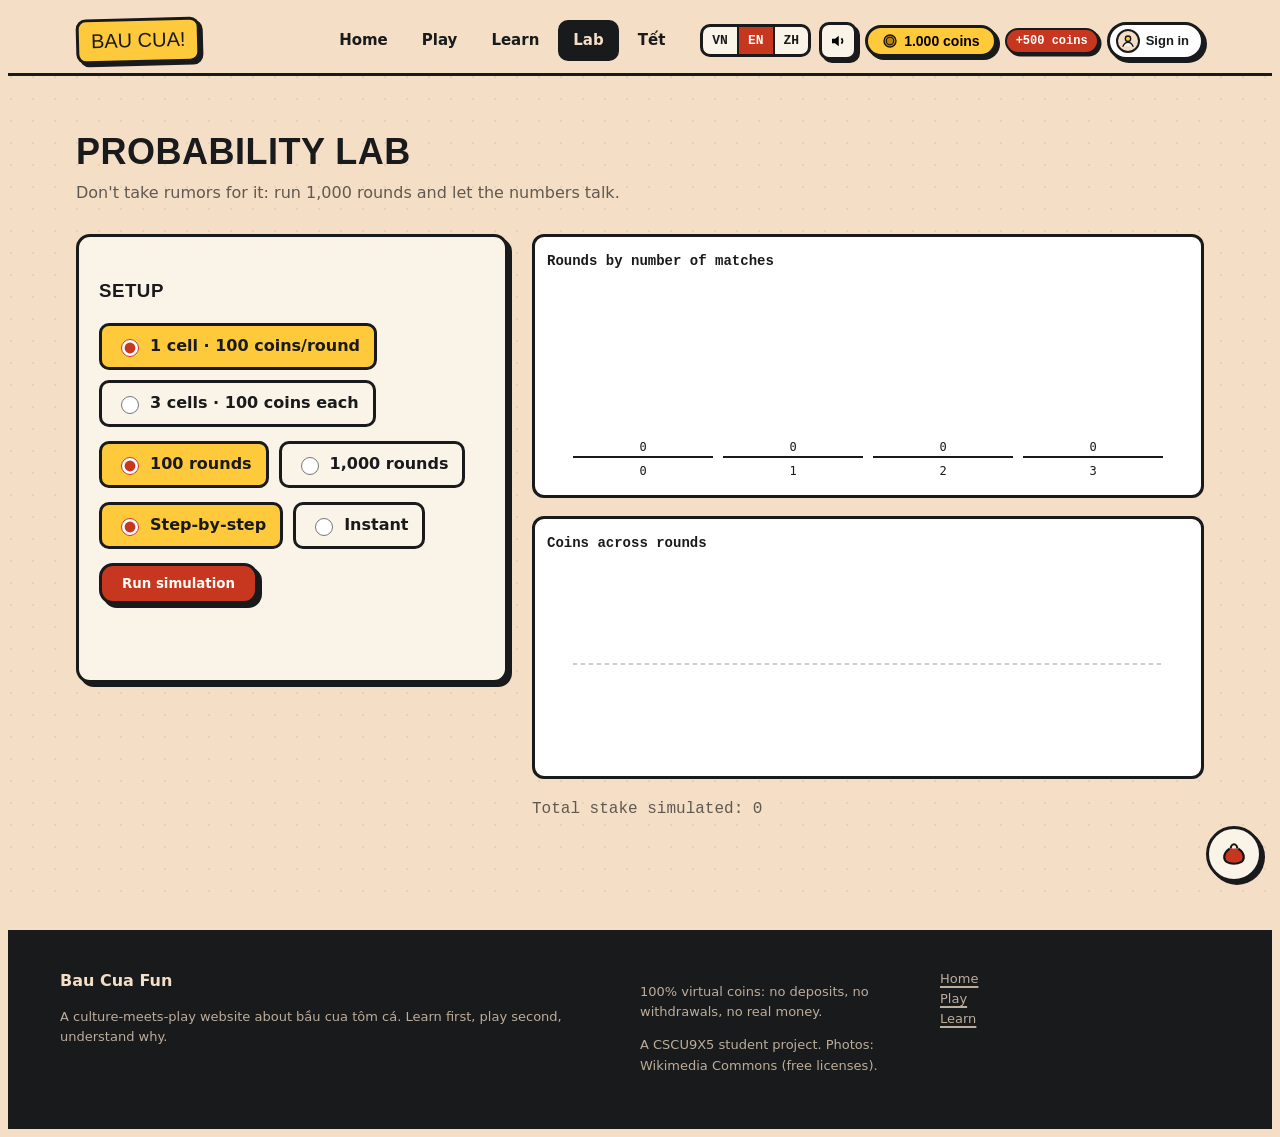
==== lab.html @ eab9602b "Unify two-color palette (#C7361F & #FFC93C), fix lab chart DPR scaling, and remove em-dashes" ====
<!DOCTYPE html>
<html lang="en">
<head>
  <meta charset="utf-8">
  <meta name="viewport" content="width=device-width, initial-scale=1">
  <meta name="description" content="Bầu Cua Vui: học và chơi bầu cua tôm cá bằng xu ảo. Không nạp, không rút, chỉ để vui ngày Tết.">
  <title>BẦU CUA VUI: Lab</title>
  <link rel="stylesheet" href="assets/fonts/fonts.css?v=21">
  <link rel="stylesheet" href="lib/bootstrap/bootstrap.min.css">
  <link rel="stylesheet" href="css/styles.css?v=21">
  <link rel="stylesheet" href="css/pages.css?v=21">
</head>
<body data-page="lab">
  <noscript><p style="padding:10px 16px;background:#C7361F;color:#FFFDF8;font-weight:700">Trang này cần JavaScript để chơi: hãy bật JS trong trình duyệt.</p></noscript>
  <a class="skip-link" href="#main">Đến nội dung chính</a>

  <nav class="bc-nav">
    <div class="inner">
      <a class="brand" href="index.html" data-i18n="brand.short"></a>
      <button class="nav-toggle" aria-label="Menu"><svg viewBox="0 0 24 24" width="20" height="20" aria-hidden="true"><path d="M4 6h16M4 12h16M4 18h16" stroke="currentColor" stroke-width="2.6"/></svg></button>
      <div class="bc-links">
        <a href="index.html" data-page="home" data-i18n="nav.home"></a>
        <a href="play.html" data-page="play" data-i18n="nav.play"></a>
        <a href="learn.html" data-page="learn" data-i18n="nav.learn"></a>
        <a href="lab.html" data-page="lab" data-i18n="nav.lab"></a>
        <a href="tet.html" data-page="tet" data-i18n="nav.tet"></a>
      </div>
      <div class="nav-tools">
        <div class="lang-group" role="group" aria-label="Language">
          <button data-lang="vn">VN</button>
          <button data-lang="en" class="active">EN</button>
          <button data-lang="zh">ZH</button>
        </div>
        <button class="icon-btn" data-act="sound" data-i18n-aria="a11y.sound"><svg class="ic-on" viewBox="0 0 24 24" fill="none" stroke="currentColor" stroke-width="2.4" aria-hidden="true"><path d="M4 9v6h4l5 4V5L8 9H4z" fill="currentColor" stroke="none"/><path d="M16.5 8.5a5 5 0 0 1 0 7"/></svg><svg class="ic-off" viewBox="0 0 24 24" fill="none" stroke="currentColor" stroke-width="2.4" aria-hidden="true"><path d="M4 9v6h4l5 4V5L8 9H4z" fill="currentColor" stroke="none"/><path d="M16 9l5 6M21 9l-5 6"/></svg></button>
        <button class="coin-pill" data-act="drawer-open" data-i18n-aria="a11y.coin"><svg viewBox="0 0 24 24" width="16" height="16" aria-hidden="true"><circle cx="12" cy="12" r="9" fill="#B8860B" stroke="#141414" stroke-width="2"/><circle cx="12" cy="12" r="5.5" fill="none" stroke="#141414" stroke-width="1.6"/></svg><span>1.000 xu</span></button>
        <button class="btn-bc btn-xs btn-red quick-lixi-btn" data-act="quick-lixi" data-i18n="nav.quickLixi" title="Nhận +500 xu vô cực" aria-label="Nhận +500 xu">+500 xu</button>
      </div>
    </div>
  </nav>

  <main id="main">
    <section class="section">
      <div class="section-head">
        <h1 class="section-title" data-i18n="lab.title"></h1>
        <p class="section-desc" data-i18n="lab.sub"></p>
      </div>
      <div id="lab-root">
        <div class="lab-grid">
          <div>
            <div class="card-bc">
              <h3 data-i18n="lab.cfg"></h3>
              <div class="radio-row" role="radiogroup" aria-label="Bet scenario">
                <label class="radio-chip"><input type="radio" name="cells" value="1" checked> <span data-i18n="lab.bet1"></span></label>
                <label class="radio-chip"><input type="radio" name="cells" value="3"> <span data-i18n="lab.bet3"></span></label>
              </div>
              <div class="radio-row" role="radiogroup" aria-label="Rounds">
                <label class="radio-chip"><input type="radio" name="rounds" value="100" checked> <span data-i18n="lab.r100"></span></label>
                <label class="radio-chip"><input type="radio" name="rounds" value="1000"> <span data-i18n="lab.r1000"></span></label>
              </div>
              <div class="radio-row" role="radiogroup" aria-label="Speed">
                <label class="radio-chip"><input type="radio" name="speed" value="slow" checked> <span data-i18n="lab.speedSlow"></span></label>
                <label class="radio-chip"><input type="radio" name="speed" value="fast"> <span data-i18n="lab.speedFast"></span></label>
              </div>
              <button class="btn-bc btn-red" data-act="lab-run" data-i18n="lab.run"></button>
              <p class="mono" id="lab-live" aria-live="polite" style="min-height:24px"></p>
            </div>
          </div>
          <div>
            <div class="canvas-box">
              <h4 data-i18n="lab.chart1"></h4>
              <canvas id="chart-bar" height="200" role="img" aria-label="Bar chart: rounds by number of matching dice"></canvas>
            </div>
            <div class="canvas-box">
              <h4 data-i18n="lab.chart2"></h4>
              <canvas id="chart-line" height="200" role="img" aria-label="Line chart: coin total across rounds"></canvas>
            </div>
            <p class="mono mut"><span data-i18n="lab.staked"></span>: <span id="lab-staked">0</span></p>
          </div>
        </div>
      </div>
    </section></main>

  <footer class="bc-footer">
    <div class="inner">
      <div>
        <strong data-i18n="brand.full"></strong>
        <p class="fine" data-i18n="footer.blurb"></p>
      </div>
      <div class="fine">
        <p data-i18n="footer.warn"></p>
        <p data-i18n="footer.made"></p>
      </div>
      <div class="fine">
        <a href="index.html" data-i18n="nav.home"></a><br>
        <a href="play.html" data-i18n="nav.play"></a><br>
        <a href="learn.html" data-i18n="nav.learn"></a>
      </div>
    </div>
  </footer>

  <!-- animal detail modal -->
  <div class="modal-bc" id="modal-animal" role="dialog" aria-modal="true">
    <div class="box"></div>
  </div>

  <!-- Túi xu drawer -->
  <div class="drawer-backdrop"></div>
  <aside class="drawer" aria-label="Túi xu">
    <div class="close-row"><button class="icon-btn" data-act="drawer-close" aria-label="Close">✕</button></div>
    <h3><svg viewBox="0 0 24 24" width="18" height="18" aria-hidden="true"><path d="M8 7c-3 2-5 5-5 8 0 4 4 6 9 6s9-2 9-6c0-3-2-6-5-8" fill="#C7361F" stroke="#141414" stroke-width="2"/><path d="M9 7c0-2 1.4-4 3-4s3 2 3 4" fill="none" stroke="#141414" stroke-width="2"/></svg> <span data-i18n="drawer.title"></span></h3>
    <button class="btn-bc btn-red" data-act="lixi" style="width:100%" data-i18n="drawer.lixi"></button>
    <h3 style="font-size:18px" data-i18n="drawer.badges"></h3>
    <div class="badge-grid" id="badge-grid"></div>
    <h3 style="font-size:18px" data-i18n="drawer.stats"></h3>
    <div id="drawer-stats" style="display:grid;gap:6px"></div>
    <button class="btn-bc btn-sm" data-act="reset" style="margin-top:14px" data-i18n="drawer.reset"></button>
  </aside>

  <button class="icon-btn fab" data-act="drawer-open" aria-label="Túi xu"
     style="position:fixed;bottom:18px;right:18px;z-index:150;width:56px;height:56px;border-radius:50%"><svg viewBox="0 0 24 24" width="26" height="26" aria-hidden="true"><path d="M8 7c-3 2-5 5-5 8 0 4 4 6 9 6s9-2 9-6c0-3-2-6-5-8" fill="#C7361F" stroke="#141414" stroke-width="2"/><path d="M9 7c0-2 1.4-4 3-4s3 2 3 4" fill="none" stroke="#141414" stroke-width="2"/></svg></button>
  <div class="toast-zone"></div>

  <script src="js/data-core.js?v=21"></script>
  <script src="js/data-content.js?v=21"></script>
  <script src="js/i18n-vn.js?v=21"></script>
  <script src="js/i18n-en.js?v=21"></script>
  <script src="js/i18n-zh.js?v=21"></script>
  <script src="js/i18n.js?v=21"></script>
  <script src="js/auth.js?v=21"></script>
  <script src="js/store.js?v=21"></script>
  <script src="js/audio.js?v=21"></script>
  <script src="js/wallet.js?v=21"></script>
  <script src="js/badges.js?v=21"></script>
  <script src="js/account-ui.js?v=21"></script>
  <script src="js/ui.js?v=21"></script>
  <script src="js/game-core.js?v=21"></script>
  <script src="js/lab.js?v=21"></script>
  <script src="js/lab-charts.js?v=21"></script>
  <script src="js/page-home.js?v=21"></script>
  <script>
    document.addEventListener("DOMContentLoaded", function () {
      BCUI.boot();

      var resetBtn = document.querySelector("[data-act=reset]");
      if (resetBtn) resetBtn.addEventListener("click", function () {
        BCStore.reset();
        BCUI.toast(BCi18n.t("drawer.resetOk"));
        setTimeout(function () { location.reload(); }, 600);
      });
    });
  </script>
</body>
</html>
---- assets/fonts/fonts.css ----
/* Hallmark · vendored font subset sheet (generated) - covered by stamp in css/styles.css */
/* latin-ext */
@font-face {
  font-family: 'Archivo Black';
  font-style: normal;
  font-weight: 400;
  font-display: swap;
  src: url(f00.woff2) format('woff2');
  unicode-range: U+0100-02BA, U+02BD-02C5, U+02C7-02CC, U+02CE-02D7, U+02DD-02FF, U+0304, U+0308, U+0329, U+1D00-1DBF, U+1E00-1E9F, U+1EF2-1EFF, U+2020, U+20A0-20AB, U+20AD-20C4, U+2113, U+2C60-2C7F, U+A720-A7FF;
}
/* latin */
@font-face {
  font-family: 'Archivo Black';
  font-style: normal;
  font-weight: 400;
  font-display: swap;
  src: url(f01.woff2) format('woff2');
  unicode-range: U+0000-00FF, U+0131, U+0152-0153, U+02BB-02BC, U+02C6, U+02DA, U+02DC, U+0304, U+0308, U+0329, U+2000-206F, U+20AC, U+2122, U+2191, U+2193, U+2212, U+2215, U+FEFF, U+FFFD;
}
/* vietnamese */
@font-face {
  font-family: 'Be Vietnam Pro';
  font-style: normal;
  font-weight: 400;
  font-display: swap;
  src: url(f09.woff2) format('woff2');
  unicode-range: U+0102-0103, U+0110-0111, U+0128-0129, U+0168-0169, U+01A0-01A1, U+01AF-01B0, U+0300-0301, U+0303-0304, U+0308-0309, U+0323, U+0329, U+1EA0-1EF9, U+20AB;
}
/* latin-ext */
@font-face {
  font-family: 'Be Vietnam Pro';
  font-style: normal;
  font-weight: 400;
  font-display: swap;
  src: url(f10.woff2) format('woff2');
  unicode-range: U+0100-02BA, U+02BD-02C5, U+02C7-02CC, U+02CE-02D7, U+02DD-02FF, U+0304, U+0308, U+0329, U+1D00-1DBF, U+1E00-1E9F, U+1EF2-1EFF, U+2020, U+20A0-20AB, U+20AD-20C4, U+2113, U+2C60-2C7F, U+A720-A7FF;
}
/* latin */
@font-face {
  font-family: 'Be Vietnam Pro';
  font-style: normal;
  font-weight: 400;
  font-display: swap;
  src: url(f08.woff2) format('woff2');
  unicode-range: U+0000-00FF, U+0131, U+0152-0153, U+02BB-02BC, U+02C6, U+02DA, U+02DC, U+0304, U+0308, U+0329, U+2000-206F, U+20AC, U+2122, U+2191, U+2193, U+2212, U+2215, U+FEFF, U+FFFD;
}
/* vietnamese */
@font-face {
  font-family: 'Be Vietnam Pro';
  font-style: normal;
  font-weight: 600;
  font-display: swap;
  src: url(f06.woff2) format('woff2');
  unicode-range: U+0102-0103, U+0110-0111, U+0128-0129, U+0168-0169, U+01A0-01A1, U+01AF-01B0, U+0300-0301, U+0303-0304, U+0308-0309, U+0323, U+0329, U+1EA0-1EF9, U+20AB;
}
/* latin-ext */
@font-face {
  font-family: 'Be Vietnam Pro';
  font-style: normal;
  font-weight: 600;
  font-display: swap;
  src: url(f07.woff2) format('woff2');
  unicode-range: U+0100-02BA, U+02BD-02C5, U+02C7-02CC, U+02CE-02D7, U+02DD-02FF, U+0304, U+0308, U+0329, U+1D00-1DBF, U+1E00-1E9F, U+1EF2-1EFF, U+2020, U+20A0-20AB, U+20AD-20C4, U+2113, U+2C60-2C7F, U+A720-A7FF;
}
/* latin */
@font-face {
  font-family: 'Be Vietnam Pro';
  font-style: normal;
  font-weight: 600;
  font-display: swap;
  src: url(f05.woff2) format('woff2');
  unicode-range: U+0000-00FF, U+0131, U+0152-0153, U+02BB-02BC, U+02C6, U+02DA, U+02DC, U+0304, U+0308, U+0329, U+2000-206F, U+20AC, U+2122, U+2191, U+2193, U+2212, U+2215, U+FEFF, U+FFFD;
}
/* vietnamese */
@font-face {
  font-family: 'Be Vietnam Pro';
  font-style: normal;
  font-weight: 700;
  font-display: swap;
  src: url(f03.woff2) format('woff2');
  unicode-range: U+0102-0103, U+0110-0111, U+0128-0129, U+0168-0169, U+01A0-01A1, U+01AF-01B0, U+0300-0301, U+0303-0304, U+0308-0309, U+0323, U+0329, U+1EA0-1EF9, U+20AB;
}
/* latin-ext */
@font-face {
  font-family: 'Be Vietnam Pro';
  font-style: normal;
  font-weight: 700;
  font-display: swap;
  src: url(f04.woff2) format('woff2');
  unicode-range: U+0100-02BA, U+02BD-02C5, U+02C7-02CC, U+02CE-02D7, U+02DD-02FF, U+0304, U+0308, U+0329, U+1D00-1DBF, U+1E00-1E9F, U+1EF2-1EFF, U+2020, U+20A0-20AB, U+20AD-20C4, U+2113, U+2C60-2C7F, U+A720-A7FF;
}
/* latin */
@font-face {
  font-family: 'Be Vietnam Pro';
  font-style: normal;
  font-weight: 700;
  font-display: swap;
  src: url(f02.woff2) format('woff2');
  unicode-range: U+0000-00FF, U+0131, U+0152-0153, U+02BB-02BC, U+02C6, U+02DA, U+02DC, U+0304, U+0308, U+0329, U+2000-206F, U+20AC, U+2122, U+2191, U+2193, U+2212, U+2215, U+FEFF, U+FFFD;
}
/* vietnamese */
@font-face {
  font-family: 'Space Mono';
  font-style: normal;
  font-weight: 400;
  font-display: swap;
  src: url(f14.woff2) format('woff2');
  unicode-range: U+0102-0103, U+0110-0111, U+0128-0129, U+0168-0169, U+01A0-01A1, U+01AF-01B0, U+0300-0301, U+0303-0304, U+0308-0309, U+0323, U+0329, U+1EA0-1EF9, U+20AB;
}
/* latin-ext */
@font-face {
  font-family: 'Space Mono';
  font-style: normal;
  font-weight: 400;
  font-display: swap;
  src: url(f15.woff2) format('woff2');
  unicode-range: U+0100-02BA, U+02BD-02C5, U+02C7-02CC, U+02CE-02D7, U+02DD-02FF, U+0304, U+0308, U+0329, U+1D00-1DBF, U+1E00-1E9F, U+1EF2-1EFF, U+2020, U+20A0-20AB, U+20AD-20C4, U+2113, U+2C60-2C7F, U+A720-A7FF;
}
/* latin */
@font-face {
  font-family: 'Space Mono';
  font-style: normal;
  font-weight: 400;
  font-display: swap;
  src: url(f16.woff2) format('woff2');
  unicode-range: U+0000-00FF, U+0131, U+0152-0153, U+02BB-02BC, U+02C6, U+02DA, U+02DC, U+0304, U+0308, U+0329, U+2000-206F, U+20AC, U+2122, U+2191, U+2193, U+2212, U+2215, U+FEFF, U+FFFD;
}
/* vietnamese */
@font-face {
  font-family: 'Space Mono';
  font-style: normal;
  font-weight: 700;
  font-display: swap;
  src: url(f12.woff2) format('woff2');
  unicode-range: U+0102-0103, U+0110-0111, U+0128-0129, U+0168-0169, U+01A0-01A1, U+01AF-01B0, U+0300-0301, U+0303-0304, U+0308-0309, U+0323, U+0329, U+1EA0-1EF9, U+20AB;
}
/* latin-ext */
@font-face {
  font-family: 'Space Mono';
  font-style: normal;
  font-weight: 700;
  font-display: swap;
  src: url(f13.woff2) format('woff2');
  unicode-range: U+0100-02BA, U+02BD-02C5, U+02C7-02CC, U+02CE-02D7, U+02DD-02FF, U+0304, U+0308, U+0329, U+1D00-1DBF, U+1E00-1E9F, U+1EF2-1EFF, U+2020, U+20A0-20AB, U+20AD-20C4, U+2113, U+2C60-2C7F, U+A720-A7FF;
}
/* latin */
@font-face {
  font-family: 'Space Mono';
  font-style: normal;
  font-weight: 700;
  font-display: swap;
  src: url(f11.woff2) format('woff2');
  unicode-range: U+0000-00FF, U+0131, U+0152-0153, U+02BB-02BC, U+02C6, U+02DA, U+02DC, U+0304, U+0308, U+0329, U+2000-206F, U+20AC, U+2122, U+2191, U+2193, U+2212, U+2215, U+FEFF, U+FFFD;
}

/* Baloo 2 - display font (great Vietnamese diacritics) */
/* devanagari */
@font-face {
  font-family: 'Baloo 2';
  font-style: normal;
  font-weight: 800;
  font-display: swap;
  src: url(f17.woff2) format('woff2');
  unicode-range: U+0900-097F, U+1CD0-1CF4, U+1CF7-1CF9, U+200C-200D, U+20A8, U+20B9, U+20F0, U+25CC, U+A830-A839, U+A8E0-A8FF, U+11B00-11B0A;
}
/* vietnamese */
@font-face {
  font-family: 'Baloo 2';
  font-style: normal;
  font-weight: 800;
  font-display: swap;
  src: url(f18.woff2) format('woff2');
  unicode-range: U+0102-0103, U+0110-0111, U+0128-0129, U+0168-0169, U+01A0-01A1, U+01AF-01B0, U+0300-0301, U+0303-0304, U+0308-0309, U+0323, U+0329, U+1EA0-1EF9, U+20AB;
}
/* latin-ext */
@font-face {
  font-family: 'Baloo 2';
  font-style: normal;
  font-weight: 800;
  font-display: swap;
  src: url(f19.woff2) format('woff2');
  unicode-range: U+0100-02BA, U+02BD-02C5, U+02C7-02CC, U+02CE-02D7, U+02DD-02FF, U+0304, U+0308, U+0329, U+1D00-1DBF, U+1E00-1E9F, U+1EF2-1EFF, U+2020, U+20A0-20AB, U+20AD-20C4, U+2113, U+2C60-2C7F, U+A720-A7FF;
}
/* latin */
@font-face {
  font-family: 'Baloo 2';
  font-style: normal;
  font-weight: 800;
  font-display: swap;
  src: url(f20.woff2) format('woff2');
  unicode-range: U+0000-00FF, U+0131, U+0152-0153, U+02BB-02BC, U+02C6, U+02DA, U+02DC, U+0304, U+0308, U+0329, U+2000-206F, U+20AC, U+2122, U+2191, U+2193, U+2212, U+2215, U+FEFF, U+FFFD;
}
---- css/styles.css ----
/* Hallmark · edit-pass 16/11/2026 · unified 2-color design system (Vermilion Red + Tet Gold + Paper neutrals), zero em-dashes */
/* ============================================================
   BẦU CUA VUI - design system: Neo Brutalism x Vietnamese Tet
   tokens + base + components (pages live in pages.css)
   ============================================================ */

:root{
  --paper:#F4DEC6;
  --ink:#191A1C;
  --red:#C7361F;
  --gold:#FFC93C;
  --cream:#FAF3E7;
  --border:3px solid var(--ink);
  --shadow:4px 4px 0 var(--ink);
  --shadow-lg:7px 7px 0 var(--ink);
  --font-display:'Baloo 2','Be Vietnam Pro',sans-serif;
  --font-body:'Be Vietnam Pro',system-ui,sans-serif;
  --font-mono:'Space Mono',monospace;
  --radius:14px;
  --ink-on-dark:#FFFDF8;
  --surface:#FFFFFF;
  --mut-ink:rgba(20,20,20,.66);
  --dot:rgba(20,20,20,.06);
  --scrim:rgba(20,20,20,.5);
  --toast-shadow:rgba(20,20,20,.35);
  --invalid:#FDEBE8;
  --minus:#FFB4A8;
  --red-2:#A52A17;
  --gold-2:#EBB520;
  --spring:cubic-bezier(.34,1.56,.64,1);
}

/* ---------- base ---------- */
*{ box-sizing:border-box; }
html,body{ overflow-x:clip; }
html{ scroll-behavior:smooth; }
body{
  background:var(--paper);
  color:var(--ink);
  font-family:var(--font-body);
  font-size:16px;
  line-height:1.55;
  min-height:100vh;
}
body::before{ /* subtle paper dots */
  content:""; position:fixed; inset:0; pointer-events:none; z-index:0;
  background-image:radial-gradient(var(--dot) 1.2px, transparent 1.2px);
  background-size:22px 22px;
}
main{ position:relative; z-index:1; }
h1,h2,h3,.display{ font-family:var(--font-display); font-weight:800; text-transform:uppercase; letter-spacing:.5px; overflow-wrap:break-word; min-width:0; text-wrap:balance; }
a{ color:var(--ink); text-decoration-thickness:2px; text-underline-offset:3px; }
img{ max-width:100%; }
.mono{ font-family:var(--font-mono); }
.mut{ color:var(--mut-ink); }

:focus-visible{ outline:3px dashed var(--red); outline-offset:3px; border-radius:4px; }
.skip-link{
  position:absolute; left:-9999px; top:8px; z-index:200;
  background:var(--gold); border:var(--border); box-shadow:var(--shadow);
  padding:8px 14px; font-weight:700;
}
.skip-link:focus{ left:8px; }

/* ---------- buttons: physical press language ---------- */
.btn-bc{
  display:inline-block; border:var(--border); border-radius:var(--radius);
  background:var(--cream); color:var(--ink);
  font-family:var(--font-body); font-weight:700;
  padding:10px 20px; cursor:pointer; text-decoration:none; text-align:center;
  box-shadow:var(--shadow);
  transition:transform .12s ease, box-shadow .12s ease, background .12s ease;
  user-select:none;
}
.btn-bc:hover{ transform:translate(-2px,-2px); box-shadow:var(--shadow-lg); }
.btn-bc:active{ transform:translate(3px,3px); box-shadow:0 0 0 var(--ink); }
.btn-bc:disabled{ opacity:.45; cursor:not-allowed; transform:none; box-shadow:var(--shadow); }
.btn-gold{ background:var(--gold); color:var(--ink); }
.btn-red{ background:var(--red); color:var(--ink-on-dark); }
.btn-indigo{ background:var(--red); color:var(--ink-on-dark); }
.btn-green{ background:var(--gold); color:var(--ink); }
.btn-sm{ padding:6px 12px; font-size:14px; border-width:2px; }
.btn-xs{ padding:4px 9px; font-size:12px; border-width:2px; border-radius:999px; }
.quick-lixi-btn{
  background:var(--red); color:#ffffff !important; font-family:var(--font-mono); font-weight:800;
  box-shadow:2.5px 2.5px 0 var(--ink); white-space:nowrap; cursor:pointer;
}
.quick-lixi-btn:hover{ transform:translate(-1.5px,-1.5px); box-shadow:3.5px 3.5px 0 var(--ink); }
.quick-lixi-btn:active{ transform:translate(2px,2px); box-shadow:0 0 0 var(--ink); }

/* ---------- cards / stickers ---------- */
.card-bc{
  background:var(--cream); border:var(--border); border-radius:var(--radius);
  box-shadow:var(--shadow); padding:20px;
}
.sticker{
  display:inline-block; background:var(--gold); border:var(--border);
  border-radius:10px; padding:2px 12px;
  font-family:var(--font-mono); font-weight:700; font-size:13px;
  transform:rotate(-2deg); box-shadow:3px 3px 0 var(--ink);
}
.sticker.red{ background:var(--red); color:var(--ink-on-dark); transform:rotate(2deg); }
.sticker.indigo{ background:var(--gold); color:var(--ink); transform:rotate(-3deg); }

/* ---------- nav ---------- */
.bc-nav{
  position:sticky; top:0; z-index:100;
  background:var(--paper); border-bottom:var(--border);
}
.bc-nav .inner{
  display:flex; align-items:center; gap:14px; flex-wrap:wrap;
  padding:10px 16px; max-width:1160px; margin:0 auto;
}
.brand{
  font-family:var(--font-display); font-size:20px; text-decoration:none;
  background:var(--gold); border:var(--border); border-radius:10px;
  padding:4px 12px; box-shadow:3px 3px 0 var(--ink); transform:rotate(-1.5deg);
  white-space:nowrap;
}
.bc-links{ display:flex; gap:4px; margin-left:auto; align-items:center; flex-wrap:wrap; }
.bc-links a{
  text-decoration:none; font-weight:700; font-size:15px;
  padding:6px 12px; border:3px solid transparent; border-radius:10px;
}
.bc-links a:hover{ border-color:var(--ink); background:var(--cream); box-shadow:3px 3px 0 var(--ink); }
.bc-links a.active{ background:var(--ink); color:var(--paper); border-color:var(--ink); }
.nav-tools{ display:flex; gap:8px; align-items:center; margin-left:6px; }
.lang-group{ display:flex; border:var(--border); border-radius:10px; overflow:hidden; background:var(--cream); }
.lang-group button{
  border:none; background:transparent; font-family:var(--font-mono); font-weight:700;
  font-size:13px; padding:6px 9px; cursor:pointer; color:var(--ink);
}
.lang-group button + button{ border-left:2px solid var(--ink); }
.lang-group button.active{ background:var(--red); color:var(--ink-on-dark); }
.coin-pill{
  display:inline-flex; align-items:center; gap:6px;
  background:var(--gold); border:var(--border); border-radius:999px;
  padding:5px 14px; font-weight:800; font-size:14px; box-shadow:3px 3px 0 var(--ink);
}
.icon-btn{
  border:var(--border); border-radius:10px; background:var(--cream);
  width:38px; height:38px; font-size:17px; cursor:pointer; line-height:1;
  box-shadow:3px 3px 0 var(--ink);
}
.icon-btn:active{ transform:translate(2px,2px); box-shadow:none; }
.nav-toggle{ display:none; }
.mobile-menu-tools{ display:none; }

@media (max-width:900px){
  .bc-nav .inner{
    display:flex; align-items:center; justify-content:space-between;
    padding:8px 12px; gap:8px; flex-wrap:wrap;
  }
  .brand{ font-size:18px; padding:3px 10px; order:1; }
  .nav-tools{ margin-left:auto; display:flex; align-items:center; gap:6px; order:2; }
  .nav-tools .lang-group, .nav-tools .icon-btn{ display:none; }
  .nav-toggle{
    display:flex; align-items:center; justify-content:center;
    margin-left:4px; flex-shrink:0; order:3;
    border:var(--border); border-radius:10px; background:var(--gold);
    font-size:18px; width:38px; height:38px; cursor:pointer; box-shadow:2.5px 2.5px 0 var(--ink);
  }
  .bc-links{
    display:none;
    order:99; width:100%; flex-direction:column; align-items:stretch;
    padding:10px 4px 14px; border-top:2px solid var(--ink); margin:8px 0 0;
  }
  .bc-links.open{ display:flex; }
  .bc-links a{ border:var(--border); background:var(--cream); margin-top:8px; }
  .mobile-menu-tools{
    display:flex; align-items:center; justify-content:center; gap:10px;
    margin-top:14px; padding-top:12px; border-top:2px dashed var(--ink);
  }
}

@media (max-width:600px){
  .bc-nav .inner{ padding:6px 10px; gap:6px; }
  .brand{ font-size:16px; padding:3px 8px; border-width:2.5px; }
  .coin-pill{ font-size:12px; padding:4px 8px; gap:4px; }
  .quick-lixi-btn{ padding:4px 7px; font-size:11px; }
  .nav-toggle{ width:36px; height:36px; }
  .drawer{ padding:14px; width:min(320px, 94vw); }
  .badge-grid{ grid-template-columns:repeat(3,1fr); gap:8px; }
  .badge-cell{ padding:8px 4px; }
}

@media (max-width:360px){
  .coin-pill svg{ display:none; }
  .coin-pill{ padding:3px 6px; font-size:11px; }
  .quick-lixi-btn{ padding:3px 6px; font-size:10px; }
  .brand{ font-size:14px; padding:2px 6px; }
}

/* headings must never tilt (sticker base is rotated) and never stretch full-width */
.section-head .sticker, .hero .sticker{
  transform:none;
  align-self:flex-start;
  width:fit-content;
  max-width:max-content;
}

/* ---------- drawer (Túi xu) ---------- */
.drawer-backdrop{
  position:fixed; inset:0; background:var(--scrim); z-index:180;
  opacity:0; pointer-events:none; transition:opacity .2s;
}
.drawer-backdrop.show{ opacity:1; pointer-events:auto; }
.drawer{
  position:fixed; top:0; right:0; width:min(360px,92vw); height:100dvh; z-index:190;
  background:var(--cream); border-left:var(--border);
  transform:translateX(110%); transition:transform .25s ease;
  overflow-y:auto; padding:18px;
}
.drawer.show{ transform:none; }
.drawer h3{ margin:4px 0 12px; }
.close-row{ display:flex; justify-content:flex-end; align-items:center; margin-bottom:12px; }

/* ---------- toast ---------- */
.toast-zone{ position:fixed; bottom:18px; left:50%; transform:translateX(-50%); z-index:300; display:flex; flex-direction:column; gap:8px; width:min(420px,92vw); }
.toast-bc{
  background:var(--ink); color:var(--paper); border:var(--border); border-radius:12px;
  box-shadow:4px 4px 0 var(--toast-shadow);
  padding:10px 16px; font-weight:700; animation:pop .18s ease;
}
.toast-bc.win{ background:var(--gold); color:var(--ink); }
.toast-bc.lose{ background:var(--red); color:var(--ink-on-dark); }
.toast-bc.gold{ background:var(--gold); color:var(--ink); }
@keyframes pop{ from{ transform:scale(.85); opacity:0; } to{ transform:scale(1); opacity:1; } }

/* ---------- modal ---------- */
.modal-bc{
  position:fixed; inset:0; z-index:250; display:none;
  background:var(--scrim); padding:18px; cursor:pointer;
}
.modal-bc.show{ display:flex; align-items:center; justify-content:center; }
.modal-bc .box{
  background:var(--cream); border:var(--border); border-radius:var(--radius);
  box-shadow:var(--shadow-lg); max-width:560px; width:100%;
  max-height:86dvh; overflow-y:auto; padding:20px 22px 24px;
  cursor:default;
}
.modal-bc .steps .step-row{
  display:flex; gap:12px; align-items:center; border:var(--border); border-radius:12px;
  background:var(--paper); padding:10px 12px; font-weight:700; margin-bottom:8px;
}
.modal-bc .steps .step-row span:last-child{ flex:1; min-width:0; overflow-wrap:break-word; word-break:break-word; }
.modal-bc .steps .step-row .n{
  min-width:30px; height:30px; border-radius:50%; border:var(--border); background:var(--red); color:var(--ink-on-dark);
  display:flex; align-items:center; justify-content:center; font-family:var(--font-mono); font-weight:700; flex-shrink:0;
}

/* ---------- badges ---------- */
.badge-grid{ display:grid; grid-template-columns:repeat(auto-fill,minmax(96px,1fr)); gap:10px; }
.badge-cell{
  border:var(--border); border-radius:12px; background:var(--paper);
  padding:10px 6px; text-align:center; font-size:12px; font-weight:700;
}
.badge-cell .ic{ font-size:26px; display:block; }
.badge-cell.locked{ opacity:.38; filter:grayscale(1); }
.badge-cell.unlocked{ background:var(--gold); animation:pop .25s ease; }

/* ---------- forms ---------- */
.field{ margin-bottom:14px; }
.field label{ font-weight:800; display:block; margin-bottom:6px; }
.field input,.field textarea{
  width:100%; border:var(--border); border-radius:10px; background:var(--surface);
  padding:10px 12px; font-family:var(--font-body); font-size:16px;
}
.field input:focus,.field textarea:focus{ outline:3px dashed var(--red); outline-offset:2px; }
.field .err{ display:none; color:var(--red); font-weight:700; font-size:13px; margin-top:4px; }
.field.invalid input,.field.invalid textarea{ border-color:var(--red); background:var(--invalid); }
.field.invalid .err{ display:block; }
.char-count{ font-family:var(--font-mono); font-size:12px; }

/* ---------- footer ---------- */
.bc-footer{
  border-top:var(--border); background:var(--ink); color:var(--paper);
  margin-top:64px; padding:36px 16px 40px; position:relative; z-index:1;
}
.bc-footer .inner{ max-width:1160px; margin:0 auto; display:grid; gap:20px; grid-template-columns:2fr 1fr 1fr; }
.bc-footer a{ color:var(--paper); }
.bc-footer .fine{ opacity:.75; font-size:13px; }
@media (max-width:760px){
  .bc-footer{ padding-bottom:76px; }
  .bc-footer .inner{ grid-template-columns:1fr; gap:16px; }
}
@media (max-width:600px){
  .fab{ width:48px !important; height:48px !important; bottom:14px !important; right:14px !important; }
}

/* ---------- motion ---------- */
@media (prefers-reduced-motion:reduce){
  *,*::before,*::after{ animation-duration:.01ms !important; transition-duration:.01ms !important; }
}

/* ---------- floating win/lose amount ---------- */
.bowl-zone{ position:relative; }
.float-xu{
  position:absolute; left:50%; top:14px; z-index:6; pointer-events:none;
  transform:translate(-50%,0);
  font-family:var(--font-mono); font-weight:700; font-size:28px;
  animation:floatUp 1.4s ease forwards;
}
.float-xu.plus{ color:var(--gold); text-shadow:2px 2px 0 var(--ink); }
.float-xu.minus{ color:var(--cream); text-shadow:2px 2px 0 var(--ink); }
@keyframes floatUp{
  0%{ opacity:0; transform:translate(-50%,14px) scale(.7); }
  18%{ opacity:1; transform:translate(-50%,0) scale(1.1); }
  100%{ opacity:0; transform:translate(-50%,-48px) scale(1.2); }
}
.coin-pill.bump{ animation:bump .45s ease; }
@keyframes bump{ 35%{ transform:scale(1.14) rotate(-2deg); } }

/* ---------- inline SVG icons ---------- */
.icon-btn svg{ width:18px; height:18px; display:block; margin:auto; }
.icon-btn .ic-off{ display:none; }
.icon-btn.muted .ic-on{ display:none; }
.icon-btn.muted .ic-off{ display:block; }
.btn-ghost{ background:transparent; }
.fab svg{ width:26px; height:26px; }

.btn-ghost{ background:transparent; box-shadow:var(--shadow); }
.btn-ghost:hover{ background:var(--cream); }

/* ---------- local accounts (nav chip, menu, modal, drawer card) ---------- */
.acct-wrap{ position:relative; display:inline-flex; align-items:center; }
.acct-chip{
  display:inline-flex; align-items:center; gap:6px;
  background:var(--surface); color:var(--ink); border:var(--border); border-radius:999px;
  padding:4px 12px 4px 6px; font-weight:800; font-size:13px; cursor:pointer;
  box-shadow:3px 3px 0 var(--ink); transition:transform .12s ease, box-shadow .12s ease;
  white-space:nowrap;
}
.acct-chip.is-signed{ background:var(--cream); }
.acct-chip:hover{ transform:translate(-1.5px,-1.5px); box-shadow:4px 4px 0 var(--ink); }
.acct-chip:active{ transform:translate(2px,2px); box-shadow:none; }
.acct-av{
  width:24px; height:24px; border:2px solid var(--ink); border-radius:50%;
  background:var(--paper); display:inline-flex; align-items:center; justify-content:center;
  overflow:hidden; flex-shrink:0;
}
.acct-av-lg{ width:40px; height:40px; border-width:2.5px; }
.acct-av-img{ display:block; object-fit:contain; }
.acct-caret{ font-size:11px; opacity:.8; }

.acct-menu{
  position:absolute; right:0; top:calc(100% + 8px); z-index:220;
  width:268px; padding:14px; background:var(--cream);
}
.acct-menu-head{
  display:flex; align-items:center; gap:10px;
  padding-bottom:10px; margin-bottom:10px; border-bottom:2px solid var(--ink);
}
.acct-menu-sec{ font-size:12px; font-weight:800; text-transform:uppercase; margin:4px 0 6px; opacity:.75; }
.acct-menu-user{
  width:100%; display:flex; align-items:center; gap:8px;
  border:2px solid var(--ink); border-radius:10px; background:var(--surface);
  padding:6px 8px; margin-bottom:6px; font-weight:700; font-size:13px; cursor:pointer;
  text-align:left;
}
.acct-menu-user:hover{ background:var(--gold); }
.acct-menu-uname{ flex:1; overflow:hidden; text-overflow:ellipsis; white-space:nowrap; }
.acct-menu-actions{ display:flex; flex-direction:column; gap:8px; margin-top:8px; }
.acct-menu-row2{ display:grid; grid-template-columns:1fr 1fr; gap:6px; }
.acct-del-link{
  border:none; background:transparent; color:var(--red-2);
  font-weight:800; font-size:12px; text-decoration:underline; cursor:pointer; padding:4px;
}

.drawer-acct-card{
  border:var(--border); border-radius:12px; background:var(--surface);
  box-shadow:var(--shadow); padding:10px 12px; margin-bottom:14px;
}
.drawer-acct-row{ display:flex; align-items:center; gap:10px; }
.drawer-acct-meta{ flex:1; min-width:0; display:flex; flex-direction:column; font-size:12px; }
.drawer-acct-meta strong{ font-size:15px; overflow:hidden; text-overflow:ellipsis; white-space:nowrap; }

.acct-modal-box{ max-width:460px !important; }
.acct-del-box{ max-width:380px !important; }
.acct-modal-head{
  display:flex; justify-content:space-between; align-items:center;
  border-bottom:var(--border); padding-bottom:8px; margin-bottom:14px;
}
.acct-tabs{ display:flex; gap:8px; }
.acct-tab{
  border:2px solid transparent; border-radius:10px; background:transparent;
  font-family:var(--font-display); font-weight:800; font-size:17px;
  padding:5px 12px; cursor:pointer; color:var(--ink);
}
.acct-tab.active{
  border-color:var(--ink); background:var(--gold); box-shadow:2.5px 2.5px 0 var(--ink);
}
.acct-pane{ display:flex; flex-direction:column; gap:12px; }
.acct-label{ font-weight:800; font-size:14px; display:block; margin-bottom:4px; }
.acct-picker{ display:grid; grid-template-columns:repeat(auto-fill,minmax(108px,1fr)); gap:10px; }
.acct-user-card{
  display:flex; flex-direction:column; align-items:center; gap:4px;
  border:var(--border); border-radius:12px; background:var(--surface);
  padding:10px 8px; cursor:pointer; font-weight:800; font-size:14px;
  transition:transform .1s ease, box-shadow .1s ease;
}
.acct-user-card.selected{
  background:var(--gold); box-shadow:var(--shadow); transform:translate(-2px,-2px);
}
.acct-user-name{ max-width:100%; overflow:hidden; text-overflow:ellipsis; white-space:nowrap; }
.acct-empty{
  border:2px dashed var(--ink); border-radius:12px; background:var(--paper);
  padding:14px; text-align:center;
}
.acct-form{ display:flex; flex-direction:column; gap:10px; }
.acct-input{
  width:100%; border:var(--border); border-radius:10px; background:var(--surface);
  padding:9px 12px; font-family:var(--font-body); font-size:16px; font-weight:700;
}
.acct-input:focus{ outline:3px dashed var(--red); outline-offset:2px; }
.acct-input.invalid{ border-color:var(--red); background:var(--invalid); }
.acct-pin-input{
  font-family:var(--font-mono); font-size:22px; letter-spacing:.45em; text-align:center;
}
.acct-pin-row{ display:grid; grid-template-columns:1fr 1fr; gap:10px; }
.acct-av-grid{ display:grid; grid-template-columns:repeat(3,1fr); gap:8px; }
.acct-av-pick{
  display:flex; flex-direction:column; align-items:center; gap:4px;
  border:2px solid var(--ink); border-radius:10px; background:var(--surface);
  padding:8px 4px; cursor:pointer; font-weight:800; font-size:12px;
}
.acct-av-pick.selected{
  background:var(--gold); border-width:3px; box-shadow:3px 3px 0 var(--ink);
  transform:translate(-1.5px,-1.5px);
}
.acct-carry{
  display:flex; align-items:flex-start; gap:8px;
  border:2px solid var(--ink); border-radius:10px; background:var(--paper);
  padding:8px 10px; font-size:13px; font-weight:700; cursor:pointer;
}
.acct-carry input,.acct-check input{ margin-top:3px; accent-color:var(--red); width:16px; height:16px; }
.acct-check{ display:flex; align-items:center; gap:8px; font-size:13px; font-weight:700; cursor:pointer; }
.acct-err{ color:var(--red-2); font-weight:800; font-size:13px; min-height:18px; }
.acct-note{ font-size:11px; opacity:.75; margin:2px 0 0; }
.acct-two-col{ display:grid; grid-template-columns:1fr 1fr; gap:10px; }
.acct-row-between{ display:flex; align-items:center; justify-content:space-between; gap:8px; flex-wrap:wrap; }
.acct-soon-badge{
  display:inline-block; background:var(--red); color:var(--ink-on-dark);
  border:2px solid var(--ink); border-radius:8px; padding:2px 8px;
  font-family:var(--font-mono); font-size:11px; font-weight:800; letter-spacing:.03em;
}
.acct-soon-box{
  border:var(--border); border-radius:12px; background:var(--paper);
  box-shadow:3px 3px 0 var(--ink); padding:10px 12px;
}
.acct-soon-head{ display:flex; align-items:center; gap:8px; flex-wrap:wrap; margin-bottom:4px; font-size:14px; }
.acct-soon-body{ margin:0; font-size:13px; line-height:1.45; font-weight:600; }
.acct-import-row{ border-top:2px dashed var(--ink); padding-top:8px; text-align:center; }
.acct-link-btn{
  border:none; background:transparent; color:var(--red);
  font-weight:800; font-size:13px; text-decoration:underline; cursor:pointer;
}
.acct-del-actions{ display:flex; gap:10px; justify-content:flex-end; margin-top:8px; }
.acct-nudge-toast{ display:flex; align-items:center; justify-content:space-between; gap:10px; }
.lb-row-me{ background:var(--gold); font-weight:800; }
.acct-you-tag{
  display:inline-block; background:var(--red); color:var(--ink-on-dark);
  border:1.5px solid var(--ink); border-radius:6px; padding:0 5px; font-size:10px; font-weight:800;
}
.acct-local-tag{ color:var(--red); font-weight:800; }

@media (max-width:520px){
  .acct-chip{ padding:3px 8px 3px 4px; font-size:11px; }
  .acct-chip .acct-name{ max-width:68px; overflow:hidden; text-overflow:ellipsis; }
  .acct-pin-row,.acct-two-col{ grid-template-columns:1fr; }
}
---- css/pages.css ----
/* Hallmark · edit-pass 16/11/2026 · unified 2-color design system (Vermilion Red + Tet Gold + Paper neutrals), zero em-dashes */
/* ============================================================
   BẦU CUA VUI - per-page layouts
   ============================================================ */

.section{ padding:54px 16px 28px; max-width:1160px; margin:0 auto; scroll-margin-top:70px; }
.section-head{ display:flex; flex-direction:column; align-items:flex-start; gap:8px; margin-bottom:28px; }
.section-head .sticker{ align-self:flex-start; width:fit-content; max-width:max-content; white-space:nowrap; }
.section-head h1, .section-head h2{ font-size:clamp(24px,4vw,36px); margin:0; line-height:1.2; }
.section-head .section-desc{ font-size:16px; color:var(--mut-ink); margin:0; max-width:65ch; line-height:1.55; }

/* ---------- home hero (centered with festive mascot flanks) ---------- */
.hero{
  padding: 40px 16px 36px;
  max-width: 1240px;
  margin: 0 auto;
  position: relative;
}
.hero-wrap{
  display: grid;
  grid-template-columns: minmax(180px, 210px) 1fr minmax(180px, 210px);
  gap: 20px;
  align-items: center;
  position: relative;
}
.hero-center{
  display: flex;
  flex-direction: column;
  align-items: center;
  text-align: center;
  max-width: 620px;
  margin: 0 auto;
  z-index: 2;
  width: 100%;
}

/* Hero Typography */
.hero-title{
  font-size: clamp(34px, 5.2vw, 58px);
  line-height: 1.1;
  margin: 0 0 14px;
  text-align: center;
  font-weight: 900;
  letter-spacing: -0.02em;
}
.hero-title .t-line-1{
  display: inline-block;
  color: var(--ink);
}
.hero-title .hl-wrap{
  position: relative;
  display: inline-block;
  margin-top: 4px;
}
.hero-title .hl{
  background: var(--gold);
  border: 3px solid var(--ink);
  padding: 2px 18px;
  display: inline-block;
  transform: rotate(-1.5deg);
  box-shadow: 4px 4px 0 var(--ink);
  border-radius: 8px;
}

.hero-center p.lead{
  font-size: 17px;
  max-width: 48ch;
  margin: 0 auto 28px;
  line-height: 1.55;
  color: var(--ink);
  text-align: center;
}

/* CTAs */
.hero-cta-group{
  display: flex;
  gap: 14px;
  justify-content: center;
  align-items: center;
  flex-wrap: wrap;
  margin-bottom: 8px;
}
.hero-cta-group .btn-gold{
  background: var(--gold);
  color: var(--ink);
  border: 3px solid var(--ink);
  border-radius: 14px;
  font-family: var(--font-display);
  font-size: 18px;
  font-weight: 800;
  letter-spacing: .5px;
  padding: 14px 32px;
  box-shadow: 4px 4px 0 var(--ink);
  transition: transform .15s cubic-bezier(0.34, 1.56, 0.64, 1), box-shadow .15s ease, background .15s ease;
  animation: hero-cta-pulse 2.6s infinite ease-in-out;
}
.hero-cta-group .btn-gold:hover{
  background: var(--gold-2);
  transform: translate(-3px, -3px) scale(1.03);
  box-shadow: 7px 7px 0 var(--ink);
  animation: none;
}
.hero-cta-group .btn-gold:active{
  transform: translate(3px, 3px) scale(0.98);
  box-shadow: 1px 1px 0 var(--ink);
}
@keyframes hero-cta-pulse{
  0%, 100%{
    transform: scale(1);
    box-shadow: 4px 4px 0 var(--ink);
  }
  50%{
    transform: scale(1.03);
    box-shadow: 5px 5px 0 var(--ink), 0 0 18px rgba(255, 201, 60, 0.45);
  }
}

/* Flanks (Cards containing ONLY image) */
.hero-flank{
  position: relative;
  min-height: 320px;
  display: flex;
  flex-direction: column;
  justify-content: space-around;
  z-index: 1;
}
.pixel-card{
  background: var(--cream);
  border: 3px solid var(--ink);
  border-radius: 20px;
  box-shadow: 4px 4px 0 var(--ink);
  padding: 14px;
  width: 108px;
  height: 108px;
  display: flex;
  align-items: center;
  justify-content: center;
  transition: transform .2s ease, box-shadow .2s ease;
  user-select: none;
  box-sizing: border-box;
}
.pixel-card:hover{
  transform: scale(1.08) rotate(0deg) !important;
  box-shadow: 6px 6px 0 var(--ink);
}
.pixel-card img{
  width: 68px;
  height: 68px;
  image-rendering: pixelated;
  display: block;
}

/* Left Flank */
.flank-left{
  align-items: flex-start;
}
.flank-left .card-cua{
  transform: rotate(-6deg);
  margin-left: 14px;
}
.flank-left .card-lixi{
  transform: rotate(5deg);
  margin-left: 32px;
  background: #FFF4F0;
}

/* Right Flank */
.flank-right{
  align-items: flex-end;
}
.flank-right .card-ca{
  transform: rotate(6deg);
  margin-right: 14px;
}
.flank-right .card-dice{
  transform: rotate(-5deg);
  margin-right: 32px;
  background: #FFFDF8;
}

@media (max-width: 960px){
  .hero-wrap{
    grid-template-columns: 120px 1fr 120px;
    gap: 12px;
  }
  .hero-flank{ min-height: 280px; }
  .pixel-card{ width: 88px; height: 88px; padding: 10px; }
  .pixel-card img{ width: 56px; height: 56px; }
  .flank-left .card-cua, .flank-left .card-lixi,
  .flank-right .card-ca, .flank-right .card-dice{ margin: 0; }
  .hero-center p.lead{ font-size: 15px; }
}

@media (max-width: 720px){
  .hero{ padding: 24px 12px 20px; }
  .hero-wrap{
    display: flex;
    flex-direction: column;
    align-items: center;
    gap: 18px;
  }
  .hero-center{
    order: 1;
    width: 100%;
  }
  .hero-flank{
    min-height: auto;
    flex-direction: row;
    justify-content: center;
    gap: 12px;
    width: 100%;
  }
  .flank-left{ order: 2; }
  .flank-right{ order: 3; }
  .flank-left .card-cua, .flank-left .card-lixi,
  .flank-right .card-ca, .flank-right .card-dice{
    margin: 0;
    transform: none;
    width: 82px;
    height: 82px;
    padding: 10px;
  }
  .pixel-card img{ width: 52px; height: 52px; }
  .hero-title{ font-size: clamp(28px, 7.5vw, 40px); }
  .hero-center p.lead{ font-size: 14px; }
  .hero-cta-group{ flex-direction: column; width: 100%; gap: 10px; }
  .hero-cta-group .btn-bc{ width: 100%; text-align: center; }
}

/* ---------- animal carousel ---------- */
.carousel-wrap{ position:relative; }
.animal-track{
  display:grid; grid-auto-flow:column; grid-auto-columns:minmax(200px,240px);
  gap:16px; overflow-x:auto; scroll-snap-type:x mandatory; padding:6px 4px 18px;
}
.animal-card{
  scroll-snap-align:start; background:var(--cream); border:var(--border);
  border-radius:var(--radius); box-shadow:var(--shadow); overflow:hidden; cursor:pointer;
  transition:transform .12s;
}
.animal-card:hover{ transform:translate(-2px,-2px); box-shadow:var(--shadow-lg); }
.animal-card img{ width:100%; height:130px; object-fit:contain; background:var(--cream); padding:8px; border-bottom:var(--border); display:block; }
.animal-card .pad{ padding:10px 12px 12px; }
.animal-card h3{ font-size:17px; margin:0; }
.animal-card .en{ font-family:var(--font-mono); font-size:12px; }
.car-btn{
  position:absolute; top:42%; border:var(--border); background:var(--gold);
  border-radius:50%; width:44px; height:44px; font-size:19px; cursor:pointer;
  box-shadow:var(--shadow); z-index:5;
}
.car-btn.prev{ left:-10px; } .car-btn.next{ right:-10px; }
@media (max-width:600px){
  .animal-track{
    grid-auto-columns:minmax(170px,200px);
    gap:12px; padding:4px 2px 14px;
    -webkit-overflow-scrolling:touch;
  }
  .car-btn{ display:none; }
}

/* ---------- how it works (redesigned gameplay guide) ---------- */
.how-card{
  height:100%;
  display:flex;
  flex-direction:column;
  align-items:stretch;
  padding:22px 20px;
  background:var(--cream);
  border:var(--border);
  border-radius:var(--radius);
  box-shadow:var(--shadow);
  transition:transform .12s cubic-bezier(0.2, 0.8, 0.4, 1), box-shadow .12s ease;
  cursor:pointer;
  position:relative;
  overflow:hidden;
  user-select:none;
}
.how-card:hover{
  transform:translate(-2px, -2px);
  box-shadow:var(--shadow-lg);
}
.how-card:active{
  transform:translate(2px, 2px);
  box-shadow:1.5px 1.5px 0 var(--ink);
}
.how-step-header{
  display:flex;
  justify-content:space-between;
  align-items:center;
  margin-bottom:14px;
}
.how-step-num{
  font-family:var(--font-mono);
  font-weight:800;
  font-size:22px;
  color:var(--red);
  line-height:1;
}
.how-badge{
  font-family:var(--font-mono);
  font-size:11px;
  text-transform:uppercase;
  font-weight:700;
  padding:3px 8px;
  background:var(--paper);
  border:2px solid var(--ink);
  border-radius:6px;
  box-shadow:1.5px 1.5px 0 var(--ink);
  transition:transform .15s ease, background .15s ease;
}
.how-card:hover .how-badge{
  transform:scale(1.05);
  background:var(--gold);
}
.how-card h3{
  font-size:19px;
  margin:0 0 8px;
  line-height:1.3;
}
.how-card p{
  margin:0 0 16px;
  color:var(--mut-ink);
  line-height:1.5;
  font-size:14px;
  flex-grow:1;
}
.how-visual{
  margin-top:auto;
  padding:12px;
  background:var(--paper);
  border:2px solid var(--ink);
  border-radius:10px;
  display:flex;
  align-items:center;
  justify-content:center;
  min-height:74px;
  position:relative;
  overflow:hidden;
  transition:box-shadow .15s ease, border-color .15s ease;
}
.how-card:hover .how-visual{
  box-shadow:2px 2px 0 var(--ink);
}

/* Click Burst / Ripple */
.how-click-burst{
  position:absolute;
  width:16px;
  height:16px;
  border-radius:50%;
  background:radial-gradient(circle, rgba(255, 201, 60, 0.9) 0%, rgba(232, 68, 46, 0.4) 60%, transparent 100%);
  border:2px solid var(--ink);
  pointer-events:none;
  transform:translate(-50%, -50%) scale(0.5);
  animation:how-burst-anim .45s cubic-bezier(0.1, 0.8, 0.3, 1) forwards;
  z-index:20;
}
@keyframes how-burst-anim{
  0%{ transform:translate(-50%, -50%) scale(0.5); opacity:1; }
  100%{ transform:translate(-50%, -50%) scale(3.5); opacity:0; }
}

/* Demo 1: Chip tray demo */
.how-chip-demo{
  display:flex;
  gap:8px;
  align-items:center;
  justify-content:center;
  flex-wrap:wrap;
}
.demo-chip{
  width:36px;
  height:36px;
  border-radius:50%;
  border:2px solid var(--ink);
  background:var(--cream);
  font-family:var(--font-mono);
  font-weight:800;
  font-size:12px;
  display:inline-flex;
  align-items:center;
  justify-content:center;
  box-shadow:2px 2px 0 var(--ink);
  cursor:pointer;
  padding:0;
  color:var(--ink);
  transition:transform .15s cubic-bezier(0.34, 1.56, 0.64, 1), box-shadow .15s ease, background .15s ease;
  user-select:none;
}
.demo-chip:hover{
  transform:translateY(-3px) scale(1.12);
  box-shadow:2px 4px 0 var(--ink);
  background:var(--paper);
}
.demo-chip:active{
  transform:translateY(1px) scale(0.95);
  box-shadow:1px 1px 0 var(--ink);
}
.demo-chip.active{
  background:var(--gold);
  transform:scale(1.15);
  box-shadow:0 0 0 3px var(--red), 2px 3px 0 var(--ink);
}
.demo-chip.active:hover{
  transform:translateY(-2px) scale(1.2);
  box-shadow:0 0 0 3px var(--red), 2px 5px 0 var(--ink);
}

/* Demo 2: Board cell demo */
.how-cell-demo{
  display:flex;
  align-items:center;
  justify-content:space-between;
  width:100%;
  padding:4px 8px;
  background:var(--cream);
  border:2px solid var(--ink);
  border-radius:8px;
  cursor:pointer;
  transition:transform .15s cubic-bezier(0.34, 1.56, 0.64, 1), box-shadow .15s ease, border-color .15s ease;
  user-select:none;
}
.how-cell-demo:hover{
  transform:translateY(-2px);
  box-shadow:3px 3px 0 var(--ink);
}
.how-cell-demo:active{
  transform:translateY(1px) scale(0.97);
  box-shadow:1px 1px 0 var(--ink);
}
.how-cell-demo.cell-pulse{
  animation:pop .25s ease;
}
.cell-info{
  display:flex;
  align-items:center;
  gap:8px;
}
.cell-info img{
  width:38px;
  height:38px;
  image-rendering:pixelated;
  transition:transform .15s ease;
}
.how-cell-demo:hover .cell-info img{
  transform:scale(1.1) rotate(-4deg);
}
.cell-info .cell-label{
  font-family:var(--font-display);
  font-weight:800;
  font-size:15px;
  letter-spacing:.5px;
}
.cell-bet-pill{
  font-family:var(--font-mono);
  font-weight:800;
  font-size:11px;
  padding:4px 8px;
  background:var(--red);
  color:var(--ink-on-dark);
  border:2px solid var(--ink);
  border-radius:6px;
  box-shadow:2px 2px 0 var(--ink);
  transition:transform .15s ease;
}

/* Demo 3: Dice result demo */
.how-dice-demo{
  display:flex;
  flex-direction:column;
  align-items:center;
  gap:6px;
  width:100%;
  cursor:pointer;
  user-select:none;
}
.how-dice-demo:hover .demo-dice-wrap{
  transform:scale(1.08);
}
.how-dice-demo:active .demo-dice-wrap{
  transform:scale(0.95);
}
.demo-dice-wrap{
  display:flex;
  gap:8px;
  align-items:center;
  justify-content:center;
  transition:transform .15s ease;
}
.demo-die{
  width:34px;
  height:34px;
  background:var(--cream);
  border:2px solid var(--ink);
  border-radius:8px;
  display:flex;
  align-items:center;
  justify-content:center;
  box-shadow:2px 2px 0 var(--ink);
  padding:3px;
  transition:transform .2s ease, border-color .2s ease, box-shadow .2s ease;
}
.demo-die.rolling{
  animation:dice-tumble .35s ease-in-out infinite;
}
@keyframes dice-tumble{
  0%, 100%{ transform:translateY(0) rotate(0deg); }
  25%{ transform:translateY(-6px) rotate(-10deg); }
  50%{ transform:translateY(2px) rotate(8deg); }
  75%{ transform:translateY(-4px) rotate(-6deg); }
}
.demo-die.winner{
  border-color:var(--ink);
  box-shadow:0 0 0 3px var(--gold), 2px 2px 0 var(--ink);
  animation:pop .25s ease;
}
.demo-die img{
  width:100%;
  height:100%;
  image-rendering:pixelated;
}
.demo-payout-pill{
  font-family:var(--font-mono);
  font-size:11px;
  font-weight:700;
  color:var(--ink);
  background:var(--gold);
  border:2px solid var(--ink);
  padding:3px 8px;
  border-radius:6px;
  text-align:center;
  box-shadow:1px 1px 0 var(--ink);
  white-space:nowrap;
  transition:background .2s ease, color .2s ease, transform .15s ease;
}
.pop-anim{
  animation:pop .22s cubic-bezier(0.34, 1.56, 0.64, 1);
}

/* Quick summary banner & High-Conversion Play CTA */
.how-summary-banner{
  margin-top:28px;
  padding:22px 28px;
  background:var(--paper);
  border:3px solid var(--ink);
  border-radius:18px;
  box-shadow:6px 6px 0 var(--ink);
  display:flex;
  align-items:center;
  justify-content:space-between;
  gap:20px;
  flex-wrap:wrap;
  position:relative;
  transition:box-shadow .2s ease;
}
.how-summary-banner:hover{
  box-shadow:8px 8px 0 var(--ink);
}
.summary-left{
  display:flex;
  flex-direction:column;
  gap:4px;
  max-width:620px;
}
.summary-title{
  font-family:var(--font-display);
  font-weight:800;
  font-size:17px;
  text-transform:uppercase;
  letter-spacing:.6px;
}
.summary-payouts{
  font-size:14px;
  color:var(--mut-ink);
  line-height:1.5;
  font-weight:600;
}
.how-summary-btn{
  flex-shrink:0;
  white-space:nowrap;
  background:var(--red) !important;
  color:#ffffff !important;
  font-family:var(--font-display);
  font-size:18px;
  font-weight:800;
  letter-spacing:.6px;
  padding:15px 32px;
  border:3.5px solid var(--ink);
  border-radius:14px;
  box-shadow:4px 4px 0 var(--ink);
  text-transform:uppercase;
  display:inline-flex;
  align-items:center;
  gap:10px;
  cursor:pointer;
  transition:transform .15s cubic-bezier(0.34, 1.56, 0.64, 1), box-shadow .15s ease, background .15s ease;
  animation:how-btn-pulse 2.2s infinite ease-in-out;
}
.how-summary-btn:hover{
  background:var(--red-2) !important;
  transform:translate(-3px, -3px) scale(1.04);
  box-shadow:7px 7px 0 var(--ink);
  animation:none;
}
.how-summary-btn:active{
  transform:translate(3px, 3px) scale(0.98);
  box-shadow:1px 1px 0 var(--ink);
}
@keyframes how-btn-pulse{
  0%, 100%{
    transform:scale(1);
    box-shadow:4px 4px 0 var(--ink);
  }
  50%{
    transform:scale(1.035);
    box-shadow:5px 5px 0 var(--ink), 0 0 20px rgba(232, 68, 46, 0.45);
  }
}
@media (max-width:768px){
  .how-summary-banner{
    flex-direction:column;
    align-items:stretch;
    padding:18px 20px;
  }
  .how-summary-btn{
    width:100%;
    justify-content:center;
    text-align:center;
  }
}

/* ---------- faq ---------- */
details.faq{
  border:var(--border); border-radius:12px; background:var(--cream);
  box-shadow:var(--shadow); margin-bottom:12px; overflow:hidden;
}
details.faq summary{
  cursor:pointer; font-weight:800; padding:13px 16px; list-style:none;
  display:flex; justify-content:space-between; gap:10px; align-items:center;
}
details.faq summary::after{ content:"+"; font-family:var(--font-mono); font-size:20px; }
details.faq[open] summary::after{ content:"–"; }
details.faq .a{ padding:0 16px 14px; }

/* ---------- play: board ---------- */
body[data-page="play"] .section{ padding:16px 16px 20px; }
body[data-page="play"] .section-head{ gap:4px; margin-bottom:10px; }
.play-grid{ display:flex; flex-direction:column; gap:22px; }
.play-main-stage{ display:grid; grid-template-columns:1.15fr .85fr; gap:24px; align-items:start; }
.play-board-area{ display:flex; flex-direction:column; }
.play-side-col{ display:flex; flex-direction:column; gap:18px; }
.chip-bar{ display:flex; align-items:center; justify-content:space-between; flex-wrap:wrap; gap:8px 12px; margin:0 0 10px; }
.chip-header{ display:flex; align-items:center; flex-wrap:wrap; gap:10px; margin:0; }
.play-history-card, .play-leader-card{ margin-top:0; }
@media (max-width:900px){
  .play-grid{ gap:18px; }
  .play-main-stage{ display:flex; flex-direction:column; gap:18px; }
  .play-side-col{ gap:18px; }
}
.board{
  display:grid; grid-template-columns:repeat(3,1fr); gap:14px;
  background:var(--cream); border:var(--border); border-radius:var(--radius);
  box-shadow:var(--shadow-lg); padding:16px;
}
.cell{
  position:relative; border:var(--border); border-radius:12px; overflow:hidden;
  background:var(--paper); cursor:pointer; padding:0; aspect-ratio:1/1;
  transition:transform .1s;
}
.cell img{ width:100%; height:100%; object-fit:cover; display:block; }
.cell .amt{
  position:absolute; bottom:6px; left:50%; transform:translateX(-50%);
  background:var(--gold); border:2.5px solid var(--ink); border-radius:999px;
  font-family:var(--font-mono); font-weight:700; font-size:12px;
  padding:2px 6px 2px 10px;
  box-shadow:2px 2px 0 var(--ink);
  display:none; align-items:center; gap:6px; white-space:nowrap;
  z-index:4;
}
.cell .amt .amt-val{ line-height:1; }
.cell .amt .amt-max{
  background:var(--ink); color:var(--gold); font-size:10px; font-weight:800;
  border-radius:4px; padding:1px 4px; margin-left:2px;
}
.cell .amt-del{
  background:var(--paper); color:var(--ink); border:1.8px solid var(--ink);
  border-radius:50%; width:18px; height:18px; line-height:1; font-size:10px;
  display:inline-flex; align-items:center; justify-content:center;
  cursor:pointer; padding:0; font-weight:800;
  transition:transform .1s, background .1s;
}
.cell .amt-del:hover{ background:var(--minus); transform:scale(1.15); }
.cell.is-max-bet{ border-color:var(--ink); }
.cell.is-max-bet .amt{ background:var(--red); color:var(--ink-on-dark); }
.cell.is-max-bet .amt .amt-del{ background:var(--cream); color:var(--ink); }
.cell.has-bet .amt{ display:inline-flex; }
.cell .key-hint{
  position:absolute; top:6px; right:6px;
  background:var(--cream); border:1.8px solid var(--ink); border-radius:6px;
  font-family:var(--font-mono); font-weight:700; font-size:11px; line-height:1.2;
  padding:1px 5px; box-shadow:1.5px 1.5px 0 var(--ink);
  color:var(--ink); opacity:.85; pointer-events:none;
}
@media (max-width: 600px){
  .cell .key-hint{ display:none; }
}
.cell .name{
  position:absolute; top:6px; left:6px;
  background:var(--cream); border:2px solid var(--ink); border-radius:8px;
  font-weight:800; font-size:12px; padding:1px 8px; white-space:nowrap;
}
@media (max-width: 600px){
  .cell .name{ left:50%; transform:translateX(-50%); }
}
.cell.has-bet .amt{ display:block; }
.cell.win-flash{ outline:5px solid var(--gold); outline-offset:-5px; animation:pop .3s ease 2; }
.cell:not(.locked):hover{ transform:translate(-2px,-2px); box-shadow:var(--shadow); }
.board.locked .cell{ cursor:not-allowed; opacity:.85; }

.chip-tray{ display:flex; gap:10px; flex-wrap:wrap; margin:0; }
.chip{
  width:52px; height:52px; border-radius:50%; border:var(--border);
  font-family:var(--font-mono); font-weight:700; font-size:13px; cursor:pointer;
  background:var(--cream); box-shadow:var(--shadow);
}
.chip:hover{ transform:translateY(-3px); }
.chip.selected{ background:var(--gold); outline:3px dashed var(--ink); outline-offset:3px; }
.chip:disabled{ opacity:.4; cursor:not-allowed; transform:none; }

.bowl-zone{
  margin-top:0; border:var(--border); border-radius:var(--radius);
  background:var(--red); color:var(--ink-on-dark); box-shadow:var(--shadow);
  padding:16px 18px; text-align:center; position:relative; overflow:hidden;
  display:flex; flex-direction:column; align-items:center; justify-content:center;
  box-sizing:border-box; width:100%;
}
.bowl-stage{
  position:relative; width:100%; height:88px;
  display:flex; align-items:flex-end; justify-content:center;
}
.bowl{
  position:absolute; bottom:2px; left:50%; z-index:2;
  transform:translateX(-50%);
  transition:transform .32s var(--spring), opacity .22s ease;
}
.bowl.lifted{
  transform:translateX(-50%) translateY(-52px) rotate(-14deg) scale(.92);
  opacity:0; pointer-events:none;
}
.bowl.shaking{ animation:rattle .34s ease-in-out infinite; }
@keyframes rattle{
  0%,100%{ transform:translateX(-50%) rotate(0); }
  20%{ transform:translateX(calc(-50% - 8px)) rotate(-10deg) scale(1.05); }
  40%{ transform:translateX(calc(-50% + 7px)) rotate(9deg); }
  60%{ transform:translateX(calc(-50% - 6px)) rotate(-8deg) scale(1.05); }
  80%{ transform:translateX(calc(-50% + 6px)) rotate(7deg); }
}
@keyframes shake{
  0%,100%{ transform:translate(0,0) rotate(0); }
  25%{ transform:translate(-7px,2px) rotate(-7deg); }
  50%{ transform:translate(6px,-3px) rotate(6deg); }
  75%{ transform:translate(-4px,4px) rotate(-4deg); }
}
.dice-row{ display:flex; gap:10px; justify-content:center; align-items:center; height:88px; }
.die{
  width:auto; min-width:66px; height:auto; padding:8px 8px 5px; border:var(--border); border-radius:12px;
  background:var(--cream); color:var(--ink); font-size:30px;
  display:flex; flex-direction:column; align-items:center; justify-content:center; gap:3px;
  box-shadow:var(--shadow); animation:pop .22s ease;
}
.status-line{ font-family:var(--font-mono); font-weight:700; margin:8px 0 10px; min-height:22px; font-size:14px; }
.play-actions{ display:flex; gap:10px; flex-wrap:wrap; margin:14px 0 0; }
.btn-shake{ font-size:18px; padding:10px 26px; margin-top:4px; }

.history-strip{ display:flex; gap:8px; flex-wrap:wrap; margin-top:12px; min-height:40px; }
.hist-round{
  display:flex; gap:3px; border:2px solid var(--ink); border-radius:10px;
  background:var(--cream); padding:4px 6px; font-size:20px;
}
.hist-round .net{ font-family:var(--font-mono); font-size:11px; font-weight:700; align-self:center; padding-left:4px; }
.pos{ background:var(--gold); color:var(--ink); padding:1px 6px; border-radius:6px; border:1.5px solid var(--ink); } .neg{ color:var(--red); }

/* ---------- leaderboard coming soon ---------- */
.leader{ margin-top:0; }
.podium{ display:flex; gap:14px; align-items:flex-end; justify-content:center; margin:18px 0 22px; }
.podium .step-bc{
  border:var(--border); border-radius:12px 12px 0 0; background:var(--gold);
  box-shadow:var(--shadow); padding:10px 18px 6px; text-align:center; font-weight:800;
}
.podium .p1{ height:96px; background:var(--gold); }
.podium .p2{ height:72px; background:var(--cream); }
.podium .p3{ height:60px; background:var(--cream); }
.lb-table{ width:100%; border-collapse:collapse; border:var(--border); background:var(--cream); margin-top:4px; }
.lb-table th,.lb-table td{ border:2px solid var(--ink); padding:8px 10px; text-align:left; font-size:14px; }
.lb-table th{ background:var(--ink); color:var(--paper); font-family:var(--font-mono); }
.sample-note{ font-family:var(--font-mono); font-size:12px; margin-top:10px; margin-bottom:8px; }
.lb-desc{
  border:3px dashed var(--ink); border-radius:12px; background:var(--paper);
  padding:14px 16px; margin-top:14px;
}

/* ---------- learn ---------- */
.tabs{ display:flex; gap:10px; flex-wrap:wrap; margin-bottom:24px; }
.tab{
  border:var(--border); border-radius:999px; background:var(--cream);
  font-weight:800; padding:8px 18px; cursor:pointer;
}
.tab.active{ background:var(--red); color:var(--ink-on-dark); }
.learn-grid{ display:grid; grid-template-columns:repeat(auto-fill,minmax(240px,1fr)); gap:20px; }
.learn-full{ display:block; width:100%; }
.learn-static-box{ padding:26px 24px; max-width:840px; margin:0 auto; }
.learn-rules-box{ padding:28px 24px; max-width:960px; margin:0 auto; }
.rules-header{ margin-bottom:22px; border-bottom:2px dashed var(--ink); padding-bottom:14px; }
.rules-header h2{ font-size:24px; margin:0 0 6px; }
.rules-steps-grid{ display:grid; grid-template-columns:repeat(3, 1fr); gap:16px; margin-bottom:22px; }
.rules-step-card{
  background:var(--paper); border:2px solid var(--ink); border-radius:10px;
  padding:16px; box-shadow:3px 3px 0 var(--ink);
}
.rules-step-card .step-num{ font-family:var(--font-mono); font-weight:800; font-size:18px; color:var(--red); margin-bottom:6px; }
.rules-step-card h4{ font-size:16px; margin:0 0 6px; font-family:var(--font-display); font-weight:800; text-transform:uppercase; }
.rules-step-card p{ font-size:14px; color:var(--mut-ink); margin:0; line-height:1.45; }
.payout-table-card{
  background:var(--cream); border:2px solid var(--ink); border-radius:12px;
  padding:20px; margin-bottom:20px; box-shadow:var(--shadow);
}
.payout-table-card h3{ font-size:18px; margin:0 0 14px; }
.payout-rows{ display:flex; flex-direction:column; gap:8px; }
.payout-row{
  display:flex; align-items:center; justify-content:space-between;
  padding:10px 14px; border:2px solid var(--ink); border-radius:8px;
  background:var(--paper); font-size:14px; gap:12px;
}
.payout-row .badge-tag{ font-family:var(--font-mono); font-weight:700; min-width:140px; }
.payout-row .calc{ flex-grow:1; color:var(--mut-ink); }
.payout-row .res{
  font-family:var(--font-mono); font-weight:800; font-size:14px;
  padding:3px 8px; border-radius:6px; border:2px solid var(--ink);
}
.payout-row.lose .res{ background:var(--minus); color:var(--ink); }
.payout-row.win1 .res{ background:var(--gold); }
.payout-row.win2 .res{ background:var(--gold); font-size:15px; }
.payout-row.win3 .res{ background:var(--red); color:var(--ink-on-dark); font-size:15px; }
.example-box{
  margin-top:12px; padding:12px 14px; background:var(--paper);
  border-left:4px solid var(--red); border-radius:6px; font-size:14px; line-height:1.5;
}
.rules-cta-bar{ display:flex; gap:12px; flex-wrap:wrap; margin-top:20px; }
@media (max-width:768px){
  .rules-steps-grid{ grid-template-columns:1fr; gap:12px; }
  .payout-row{ flex-direction:column; align-items:flex-start; gap:4px; }
  .payout-row .badge-tag{ min-width:auto; }
}
.story-card{ cursor:pointer; }
.story-card .emoji{ font-size:38px; }

/* quiz */
.quiz-card{ max-width:640px; margin:32px auto 0; }
.quiz-q{ font-size:19px; font-weight:800; margin:10px 0 16px; }
.quiz-opts{ display:grid; gap:12px; }
.quiz-opt{
  border:var(--border); border-radius:10px; background:var(--paper);
  padding:12px 16px; text-align:left; font-weight:700; cursor:pointer; font-size:15px;
}
.quiz-opt:hover{ transform:translate(-2px,-2px); box-shadow:var(--shadow); }
.quiz-opt.right{ background:var(--gold); color:var(--ink); }
.quiz-opt.wrong{ background:var(--red); color:var(--ink-on-dark); animation:shake .4s ease 1; }
.quiz-opt:disabled{ cursor:default; }
.quiz-bar{ display:flex; justify-content:space-between; align-items:center; }
.quiz-why{ border:3px dashed var(--ink); border-radius:10px; padding:12px 14px; margin-top:14px; background:var(--paper); }

/* ---------- lab ---------- */
.lab-grid{ display:grid; grid-template-columns:.9fr 1.4fr; gap:24px; align-items:start; }
@media (max-width:900px){ .lab-grid{ grid-template-columns:1fr; } }
.radio-row{ display:flex; gap:10px; flex-wrap:wrap; margin-bottom:14px; }
.radio-chip{
  border:var(--border); border-radius:10px; background:var(--cream);
  padding:8px 14px; font-weight:800; cursor:pointer; display:inline-flex; gap:8px; align-items:center;
}
.radio-chip input{ accent-color:var(--red); width:18px; height:18px; }
.radio-chip:has(input:checked){ background:var(--gold); }
.canvas-box{ border:var(--border); border-radius:12px; background:var(--surface); padding:12px; margin-bottom:18px; }
.canvas-box h4{ margin:2px 0 10px; font-family:var(--font-mono); font-size:14px; }
.canvas-box canvas{ width:100%; height:200px; display:block; }
.live-count{ font-family:var(--font-mono); font-size:22px; font-weight:700; }
.insight{ border:var(--border); border-radius:12px; background:var(--gold); box-shadow:var(--shadow); padding:16px 18px; margin-top:18px; }

/* ---------- tet ---------- */
.timeline{ position:relative; margin:14px 0 0; padding-left:36px; }
.timeline::before{ content:""; position:absolute; left:12px; top:6px; bottom:6px; width:4px; background:var(--ink); border-radius:2px; }
.tl-item{ position:relative; margin-bottom:26px; }
.tl-item::before{
  content:""; position:absolute; left:-32px; top:4px; width:18px; height:18px;
  background:var(--red); border:3px solid var(--ink); border-radius:50%;
}
.tl-item h4{ font-family:var(--font-display); text-transform:uppercase; margin:0 0 6px; }
.tl-item p{ margin:0; line-height:1.6; }
.resp-callout{
  border:var(--border); border-radius:var(--radius); background:var(--gold); color:var(--ink);
  box-shadow:var(--shadow); padding:20px; margin:28px 0;
}
/* ---------- brutalist feedback form (photo 2 reference) ---------- */
.form-wrap{
  max-width:440px; margin:32px auto 0;
  background:#FAF3E7; border:2.5px solid var(--ink); border-radius:4px;
  box-shadow:6px 6px 0 var(--ink); padding:28px 24px;
}
.form-wrap h3{
  font-family:var(--font-display); font-size:26px; font-weight:900;
  margin:0 0 20px; color:var(--ink);
}
.field{ margin-bottom:18px; }
.field label{
  display:block; margin-bottom:6px; font-weight:700; font-size:14px; color:var(--ink);
}
.field input, .field textarea{
  width:100%; border:2px solid var(--ink); border-radius:2px;
  padding:12px 14px; font-family:var(--font-mono); font-size:14.5px;
  background:#ffffff; color:var(--ink); box-sizing:border-box;
  outline:none;
}
.field input:focus, .field textarea:focus{
  border-color:var(--ink); box-shadow:2px 2px 0 var(--ink);
}
.form-disclaimer{
  font-size:12.5px; line-height:1.5; color:var(--ink); text-align:center;
  margin:14px 0 18px; opacity:.85;
}
.form-disclaimer a{ color:var(--ink); font-weight:700; text-decoration:underline; }
.btn-brutal-reg{
  display:block; width:100%; border:2px solid #191A1C; border-radius:2px;
  background:#191A1C; color:#ffffff !important;
  font-family:var(--font-body); font-weight:800; font-size:16px;
  padding:13px 20px; text-align:center; cursor:pointer;
  box-shadow:4px 4px 0 var(--gold);
  transition:transform .12s ease, box-shadow .12s ease;
}
.btn-brutal-reg:hover{
  transform:translate(-1px,-1px); box-shadow:5px 5px 0 var(--gold);
}
.btn-brutal-reg:active{
  transform:translate(2px,2px); box-shadow:1px 1px 0 var(--gold);
}
.form-bottom-link{
  text-align:center; font-size:13.5px; font-weight:600; margin:16px 0 0; color:var(--ink);
}
.form-bottom-link a{
  color:var(--ink); font-weight:800; text-decoration:underline;
}

/* ---------- coach overlay ---------- */
.coach{
  position:fixed; inset:0; z-index:260; background:var(--scrim);
  display:flex; align-items:center; justify-content:center; padding:18px;
}
.coach .box{ max-width:480px; width:min(440px, 94vw); }
.coach .steps{ display:grid; gap:10px; margin:14px 0 18px; }
.coach .step-row{
  display:flex; gap:12px; align-items:center; border:var(--border); border-radius:12px;
  background:var(--paper); padding:10px 12px; font-weight:700;
}
.coach .step-row span:last-child{ flex:1; min-width:0; overflow-wrap:break-word; word-break:break-word; }
.coach .n{
  min-width:34px; height:34px; border-radius:50%; border:var(--border); background:var(--red); color:var(--ink);
  display:flex; align-items:center; justify-content:center; font-family:var(--font-mono); font-weight:700; flex-shrink:0;
}

/* ---------- redesign juice layer ---------- */
.btn-bc.btn-red:hover{ background:var(--red-2); }
.btn-bc.btn-gold:hover{ background:var(--gold-2); }

/* dice tumble in */
.die{
  animation:dieTumble .34s var(--spring) both;
}
.die:nth-child(2){ animation-delay:.09s; }
.die:nth-child(3){ animation-delay:.18s; }
@keyframes dieTumble{
  0%{ transform:rotate3d(1,.6,.2,200deg) translateY(-16px) scale(.6); opacity:0; }
  100%{ transform:none; opacity:1; }
}

/* board reactions */
.board.lose-shake{ animation:boardShake .38s ease; }
@keyframes boardShake{
  0%,100%{ transform:translate(0,0); }
  20%{ transform:translate(-5px,2px); }
  45%{ transform:translate(4px,-2px); }
  70%{ transform:translate(-3px,1px); }
}
.cell.win-flash{ animation:winPop .3s var(--spring) 2; }
@keyframes winPop{ 50%{ transform:scale(1.04); } }

/* chip amount pop when placed */
.cell .amt{ animation:none; }
.cell .amt.pop{ animation:amtPop .2s var(--spring); }
@keyframes amtPop{ 0%{ transform:translateX(-50%) scale(.65); } 50%{ transform:translateX(-50%) scale(1.18); } 100%{ transform:translateX(-50%) scale(1); } }

/* confetti canvas overlay */
.confetti-canvas{
  position:fixed; inset:0; z-index:400; pointer-events:none;
}

/* drawer spring */
.drawer{ transition:transform .3s var(--spring); }

/* focus ring louder on dark surfaces */
.bowl-zone :focus-visible, .drawer :focus-visible{ outline-color:var(--gold); }

/* responsive tweaks across pages */
@media (max-width:600px){
  .section{ padding:24px 12px 8px; }
  body[data-page="play"] .section{ padding:12px 12px 8px; }
  body[data-page="play"] .section-head{ margin-bottom:8px; }
  .board{ padding:10px; gap:8px; border-radius:12px; }
  .cell{ border-radius:10px; }
  .cell .name{ font-size:11px; padding:0 4px; top:4px; }
  .cell .amt{ font-size:11px; padding:1px 6px; bottom:4px; }
  .chip-bar{ justify-content:center; gap:8px; margin:0 0 8px; }
  .chip-tray{ gap:8px; justify-content:center; margin:0; }
  .chip{ width:48px; height:48px; font-size:12.5px; }
  .play-actions{ display:grid; grid-template-columns:40px repeat(3,1fr); gap:6px; margin-top:10px; }
  .play-actions .btn-bc{ padding:8px 4px; font-size:12px; }
  .bowl-zone{ padding:14px 10px; border-radius:12px; }
  .bowl{ font-size:54px; }
  .bowl-svg{ width:90px; }
  .dice-row{ gap:10px; min-height:68px; }
  .die{ width:56px; height:56px; font-size:28px; border-radius:12px; }
  .btn-shake{ width:100%; max-width:300px; font-size:18px; padding:12px 18px; }
  .podium{ gap:8px; margin:10px 0 14px; }
  .podium .step-bc{ padding:8px 10px 4px; font-size:12px; }
  .podium .p1{ height:76px; }
  .podium .p2{ height:58px; }
  .podium .p3{ height:48px; }
  .lb-table th,.lb-table td{ padding:6px 8px; font-size:12px; }
  .tabs{ gap:6px; margin-bottom:14px; }
  .tab{ padding:6px 12px; font-size:13px; }
  .learn-grid{ grid-template-columns:1fr; gap:12px; }
  .quiz-card{ padding:14px; border-radius:12px; }
  .quiz-q{ font-size:16px; margin:6px 0 10px; }
  .quiz-opt{ padding:8px 10px; font-size:14px; }
  .modal-bc{ padding:12px; }
  .modal-bc .box{ padding:16px; border-radius:12px; max-width:96vw; }
  .radio-chip{ padding:6px 10px; font-size:12px; }
  .canvas-box{ padding:8px; border-radius:10px; }
  .canvas-box h4{ font-size:12px; }
  .canvas-box canvas{ height:160px; }
  .insight{ padding:10px 12px; font-size:13px; }
  .timeline{ padding-left:24px; }
  .timeline::before{ left:8px; }
  .tl-item::before{ left:-22px; width:14px; height:14px; top:3px; }
  .resp-callout{ padding:14px; }
  .coach .box{ padding:14px; border-radius:12px; }
  .coach .step-row{ padding:8px 10px; font-size:13px; gap:8px; }
  .coach .n{ min-width:28px; height:28px; font-size:13px; }
}

@media (max-width:375px){
  .board{ gap:6px; padding:6px; }
  .cell .name{ font-size:10px; padding:0 3px; }
  .cell .amt{ font-size:10px; padding:0 4px; }
  .chip{ width:46px; height:46px; font-size:12px; }
  .dice-row{ gap:6px; }
  .die{ width:48px; height:48px; font-size:24px; }
  .btn-shake{ font-size:16px; padding:10px 14px; }
}

@media (prefers-reduced-motion:reduce){
  .die, .board.lose-shake, .cell .amt.pop{ animation:none !important; }
  .confetti-canvas{ display:none !important; }
}

/* ---------- single selection: con được chọn sáng đèn ---------- */
.cell{ transition:opacity .15s ease, filter .15s ease; }
.cell.selected{
  outline:4px solid var(--gold); outline-offset:-4px;
  filter:brightness(1.14);
}
.cell.selected .name{ background:var(--gold); }
.board.has-selection .cell:not(.selected){ opacity:.65; }
.board.has-selection .cell.selected{ box-shadow:0 0 0 4px rgba(255,201,60,.3), var(--shadow); }

.float-xu.zero{ color:var(--cream); }

.die-name{ font-family:var(--font-body); font-size:11px; font-weight:800; line-height:1; }
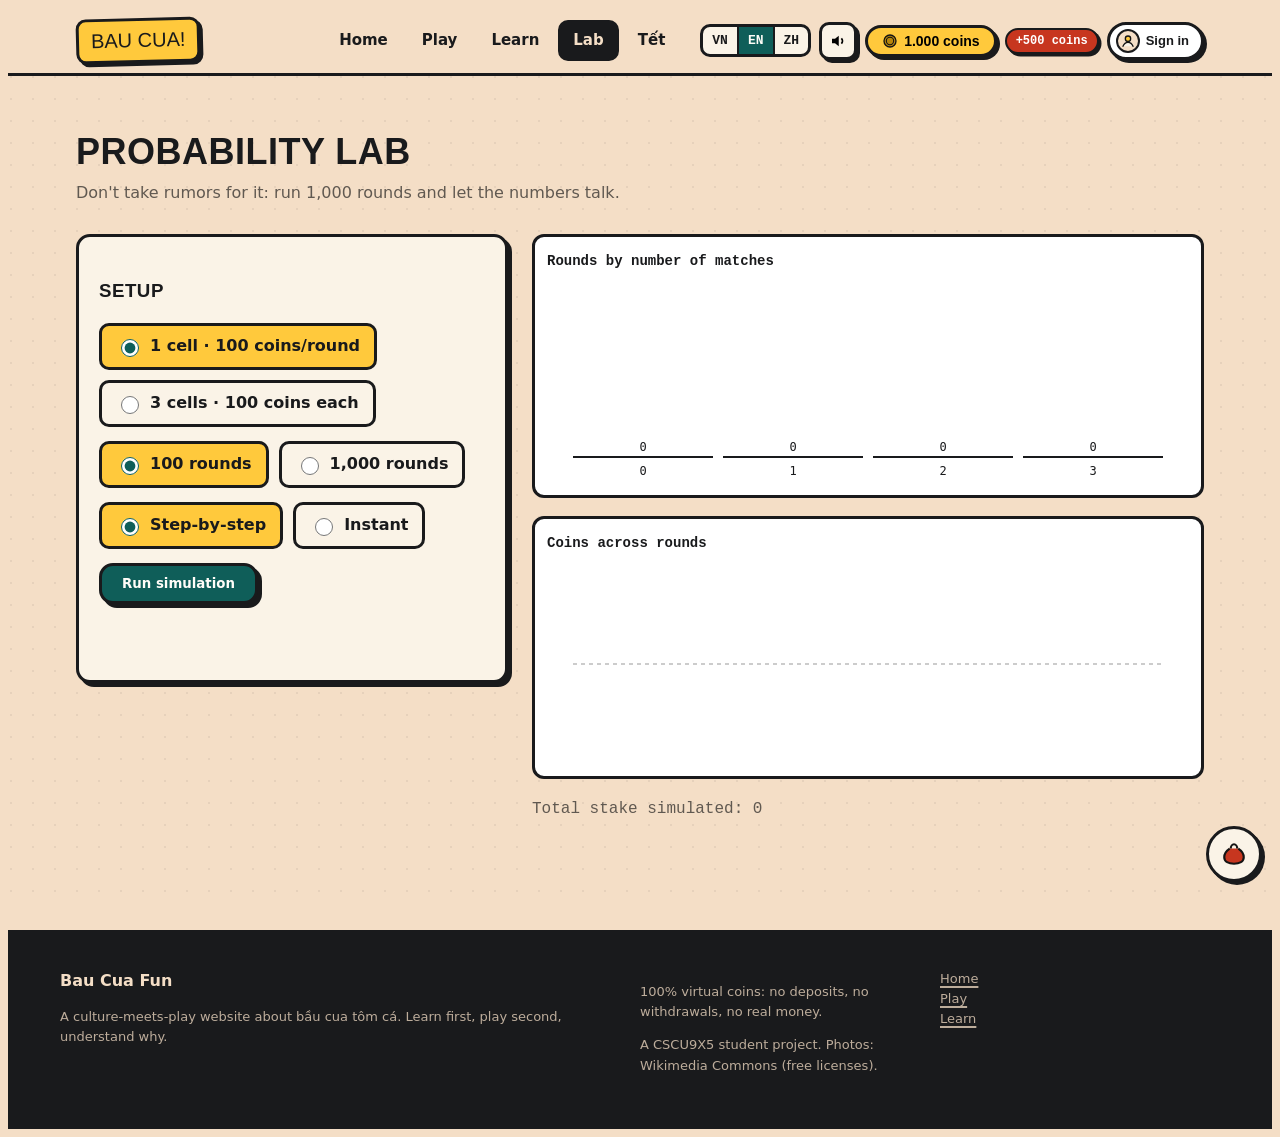
==== commit af2712c3: "Apply 60-30-10 Indochine 3-color triad (Jade #0F5E59, Vermilion #C7361F, Gold #FFC93C) to website" ====
--- a/lab.html
+++ b/lab.html
@@ -5,10 +5,10 @@
   <meta name="viewport" content="width=device-width, initial-scale=1">
   <meta name="description" content="Bầu Cua Vui: học và chơi bầu cua tôm cá bằng xu ảo. Không nạp, không rút, chỉ để vui ngày Tết.">
   <title>BẦU CUA VUI: Lab</title>
-  <link rel="stylesheet" href="assets/fonts/fonts.css?v=21">
+  <link rel="stylesheet" href="assets/fonts/fonts.css?v=22">
   <link rel="stylesheet" href="lib/bootstrap/bootstrap.min.css">
-  <link rel="stylesheet" href="css/styles.css?v=21">
-  <link rel="stylesheet" href="css/pages.css?v=21">
+  <link rel="stylesheet" href="css/styles.css?v=22">
+  <link rel="stylesheet" href="css/pages.css?v=22">
 </head>
 <body data-page="lab">
   <noscript><p style="padding:10px 16px;background:#C7361F;color:#FFFDF8;font-weight:700">Trang này cần JavaScript để chơi: hãy bật JS trong trình duyệt.</p></noscript>
@@ -61,7 +61,7 @@
                 <label class="radio-chip"><input type="radio" name="speed" value="slow" checked> <span data-i18n="lab.speedSlow"></span></label>
                 <label class="radio-chip"><input type="radio" name="speed" value="fast"> <span data-i18n="lab.speedFast"></span></label>
               </div>
-              <button class="btn-bc btn-red" data-act="lab-run" data-i18n="lab.run"></button>
+              <button class="btn-bc btn-jade" data-act="lab-run" data-i18n="lab.run"></button>
               <p class="mono" id="lab-live" aria-live="polite" style="min-height:24px"></p>
             </div>
           </div>
@@ -120,23 +120,23 @@
      style="position:fixed;bottom:18px;right:18px;z-index:150;width:56px;height:56px;border-radius:50%"><svg viewBox="0 0 24 24" width="26" height="26" aria-hidden="true"><path d="M8 7c-3 2-5 5-5 8 0 4 4 6 9 6s9-2 9-6c0-3-2-6-5-8" fill="#C7361F" stroke="#141414" stroke-width="2"/><path d="M9 7c0-2 1.4-4 3-4s3 2 3 4" fill="none" stroke="#141414" stroke-width="2"/></svg></button>
   <div class="toast-zone"></div>
 
-  <script src="js/data-core.js?v=21"></script>
-  <script src="js/data-content.js?v=21"></script>
-  <script src="js/i18n-vn.js?v=21"></script>
-  <script src="js/i18n-en.js?v=21"></script>
-  <script src="js/i18n-zh.js?v=21"></script>
-  <script src="js/i18n.js?v=21"></script>
-  <script src="js/auth.js?v=21"></script>
-  <script src="js/store.js?v=21"></script>
-  <script src="js/audio.js?v=21"></script>
-  <script src="js/wallet.js?v=21"></script>
-  <script src="js/badges.js?v=21"></script>
-  <script src="js/account-ui.js?v=21"></script>
-  <script src="js/ui.js?v=21"></script>
-  <script src="js/game-core.js?v=21"></script>
-  <script src="js/lab.js?v=21"></script>
-  <script src="js/lab-charts.js?v=21"></script>
-  <script src="js/page-home.js?v=21"></script>
+  <script src="js/data-core.js?v=22"></script>
+  <script src="js/data-content.js?v=22"></script>
+  <script src="js/i18n-vn.js?v=22"></script>
+  <script src="js/i18n-en.js?v=22"></script>
+  <script src="js/i18n-zh.js?v=22"></script>
+  <script src="js/i18n.js?v=22"></script>
+  <script src="js/auth.js?v=22"></script>
+  <script src="js/store.js?v=22"></script>
+  <script src="js/audio.js?v=22"></script>
+  <script src="js/wallet.js?v=22"></script>
+  <script src="js/badges.js?v=22"></script>
+  <script src="js/account-ui.js?v=22"></script>
+  <script src="js/ui.js?v=22"></script>
+  <script src="js/game-core.js?v=22"></script>
+  <script src="js/lab.js?v=22"></script>
+  <script src="js/lab-charts.js?v=22"></script>
+  <script src="js/page-home.js?v=22"></script>
   <script>
     document.addEventListener("DOMContentLoaded", function () {
       BCUI.boot();
--- a/css/styles.css
+++ b/css/styles.css
@@ -1,4 +1,4 @@
-/* Hallmark · edit-pass 16/11/2026 · unified 2-color design system (Vermilion Red + Tet Gold + Paper neutrals), zero em-dashes */
+/* Hallmark · edit-pass 16/11/2026 · 60-30-10 outfit-coordinated 3-color system (Vermilion Red #C7361F + Marigold Gold #FFC93C + Deep Jade #0F5E59 on Paper neutrals), zero em-dashes */
 /* ============================================================
    BẦU CUA VUI - design system: Neo Brutalism x Vietnamese Tet
    tokens + base + components (pages live in pages.css)
@@ -9,6 +9,7 @@
   --ink:#191A1C;
   --red:#C7361F;
   --gold:#FFC93C;
+  --jade:#0F5E59;
   --cream:#FAF3E7;
   --border:3px solid var(--ink);
   --shadow:4px 4px 0 var(--ink);
@@ -54,7 +55,7 @@
 .mono{ font-family:var(--font-mono); }
 .mut{ color:var(--mut-ink); }
 
-:focus-visible{ outline:3px dashed var(--red); outline-offset:3px; border-radius:4px; }
+:focus-visible{ outline:3px dashed var(--jade); outline-offset:3px; border-radius:4px; }
 .skip-link{
   position:absolute; left:-9999px; top:8px; z-index:200;
   background:var(--gold); border:var(--border); box-shadow:var(--shadow);
@@ -77,8 +78,8 @@
 .btn-bc:disabled{ opacity:.45; cursor:not-allowed; transform:none; box-shadow:var(--shadow); }
 .btn-gold{ background:var(--gold); color:var(--ink); }
 .btn-red{ background:var(--red); color:var(--ink-on-dark); }
-.btn-indigo{ background:var(--red); color:var(--ink-on-dark); }
-.btn-green{ background:var(--gold); color:var(--ink); }
+.btn-jade,.btn-indigo{ background:var(--jade); color:var(--ink-on-dark); }
+.btn-green{ background:var(--jade); color:var(--ink-on-dark); }
 .btn-sm{ padding:6px 12px; font-size:14px; border-width:2px; }
 .btn-xs{ padding:4px 9px; font-size:12px; border-width:2px; border-radius:999px; }
 .quick-lixi-btn{
@@ -100,7 +101,7 @@
   transform:rotate(-2deg); box-shadow:3px 3px 0 var(--ink);
 }
 .sticker.red{ background:var(--red); color:var(--ink-on-dark); transform:rotate(2deg); }
-.sticker.indigo{ background:var(--gold); color:var(--ink); transform:rotate(-3deg); }
+.sticker.jade,.sticker.indigo{ background:var(--jade); color:var(--ink-on-dark); transform:rotate(-3deg); }
 
 /* ---------- nav ---------- */
 .bc-nav{
@@ -131,7 +132,7 @@
   font-size:13px; padding:6px 9px; cursor:pointer; color:var(--ink);
 }
 .lang-group button + button{ border-left:2px solid var(--ink); }
-.lang-group button.active{ background:var(--red); color:var(--ink-on-dark); }
+.lang-group button.active{ background:var(--jade); color:var(--ink-on-dark); }
 .coin-pill{
   display:inline-flex; align-items:center; gap:6px;
   background:var(--gold); border:var(--border); border-radius:999px;
@@ -222,7 +223,7 @@
   box-shadow:4px 4px 0 var(--toast-shadow);
   padding:10px 16px; font-weight:700; animation:pop .18s ease;
 }
-.toast-bc.win{ background:var(--gold); color:var(--ink); }
+.toast-bc.win{ background:var(--jade); color:var(--ink-on-dark); }
 .toast-bc.lose{ background:var(--red); color:var(--ink-on-dark); }
 .toast-bc.gold{ background:var(--gold); color:var(--ink); }
 @keyframes pop{ from{ transform:scale(.85); opacity:0; } to{ transform:scale(1); opacity:1; } }
@@ -266,7 +267,7 @@
   width:100%; border:var(--border); border-radius:10px; background:var(--surface);
   padding:10px 12px; font-family:var(--font-body); font-size:16px;
 }
-.field input:focus,.field textarea:focus{ outline:3px dashed var(--red); outline-offset:2px; }
+.field input:focus,.field textarea:focus{ outline:3px dashed var(--jade); outline-offset:2px; }
 .field .err{ display:none; color:var(--red); font-weight:700; font-size:13px; margin-top:4px; }
 .field.invalid input,.field.invalid textarea{ border-color:var(--red); background:var(--invalid); }
 .field.invalid .err{ display:block; }
@@ -412,7 +413,7 @@
   width:100%; border:var(--border); border-radius:10px; background:var(--surface);
   padding:9px 12px; font-family:var(--font-body); font-size:16px; font-weight:700;
 }
-.acct-input:focus{ outline:3px dashed var(--red); outline-offset:2px; }
+.acct-input:focus{ outline:3px dashed var(--jade); outline-offset:2px; }
 .acct-input.invalid{ border-color:var(--red); background:var(--invalid); }
 .acct-pin-input{
   font-family:var(--font-mono); font-size:22px; letter-spacing:.45em; text-align:center;
@@ -452,7 +453,7 @@
 .acct-soon-body{ margin:0; font-size:13px; line-height:1.45; font-weight:600; }
 .acct-import-row{ border-top:2px dashed var(--ink); padding-top:8px; text-align:center; }
 .acct-link-btn{
-  border:none; background:transparent; color:var(--red);
+  border:none; background:transparent; color:var(--jade);
   font-weight:800; font-size:13px; text-decoration:underline; cursor:pointer;
 }
 .acct-del-actions{ display:flex; gap:10px; justify-content:flex-end; margin-top:8px; }
--- a/css/pages.css
+++ b/css/pages.css
@@ -1,4 +1,4 @@
-/* Hallmark · edit-pass 16/11/2026 · unified 2-color design system (Vermilion Red + Tet Gold + Paper neutrals), zero em-dashes */
+/* Hallmark · edit-pass 16/11/2026 · 60-30-10 outfit-coordinated 3-color system (Vermilion Red #C7361F + Marigold Gold #FFC93C + Deep Jade #0F5E59 on Paper neutrals), zero em-dashes */
 /* ============================================================
    BẦU CUA VUI - per-page layouts
    ============================================================ */
@@ -729,7 +729,7 @@
 
 .bowl-zone{
   margin-top:0; border:var(--border); border-radius:var(--radius);
-  background:var(--red); color:var(--ink-on-dark); box-shadow:var(--shadow);
+  background:var(--jade); color:var(--ink-on-dark); box-shadow:var(--shadow);
   padding:16px 18px; text-align:center; position:relative; overflow:hidden;
   display:flex; flex-direction:column; align-items:center; justify-content:center;
   box-sizing:border-box; width:100%;
@@ -778,7 +778,7 @@
   background:var(--cream); padding:4px 6px; font-size:20px;
 }
 .hist-round .net{ font-family:var(--font-mono); font-size:11px; font-weight:700; align-self:center; padding-left:4px; }
-.pos{ background:var(--gold); color:var(--ink); padding:1px 6px; border-radius:6px; border:1.5px solid var(--ink); } .neg{ color:var(--red); }
+.pos{ color:var(--jade); } .neg{ color:var(--red); }
 
 /* ---------- leaderboard coming soon ---------- */
 .leader{ margin-top:0; }
@@ -805,7 +805,7 @@
   border:var(--border); border-radius:999px; background:var(--cream);
   font-weight:800; padding:8px 18px; cursor:pointer;
 }
-.tab.active{ background:var(--red); color:var(--ink-on-dark); }
+.tab.active{ background:var(--jade); color:var(--ink-on-dark); }
 .learn-grid{ display:grid; grid-template-columns:repeat(auto-fill,minmax(240px,1fr)); gap:20px; }
 .learn-full{ display:block; width:100%; }
 .learn-static-box{ padding:26px 24px; max-width:840px; margin:0 auto; }
@@ -843,7 +843,7 @@
 .payout-row.win3 .res{ background:var(--red); color:var(--ink-on-dark); font-size:15px; }
 .example-box{
   margin-top:12px; padding:12px 14px; background:var(--paper);
-  border-left:4px solid var(--red); border-radius:6px; font-size:14px; line-height:1.5;
+  border-left:4px solid var(--jade); border-radius:6px; font-size:14px; line-height:1.5;
 }
 .rules-cta-bar{ display:flex; gap:12px; flex-wrap:wrap; margin-top:20px; }
 @media (max-width:768px){
@@ -863,7 +863,7 @@
   padding:12px 16px; text-align:left; font-weight:700; cursor:pointer; font-size:15px;
 }
 .quiz-opt:hover{ transform:translate(-2px,-2px); box-shadow:var(--shadow); }
-.quiz-opt.right{ background:var(--gold); color:var(--ink); }
+.quiz-opt.right{ background:var(--jade); color:var(--ink-on-dark); }
 .quiz-opt.wrong{ background:var(--red); color:var(--ink-on-dark); animation:shake .4s ease 1; }
 .quiz-opt:disabled{ cursor:default; }
 .quiz-bar{ display:flex; justify-content:space-between; align-items:center; }
@@ -877,7 +877,7 @@
   border:var(--border); border-radius:10px; background:var(--cream);
   padding:8px 14px; font-weight:800; cursor:pointer; display:inline-flex; gap:8px; align-items:center;
 }
-.radio-chip input{ accent-color:var(--red); width:18px; height:18px; }
+.radio-chip input{ accent-color:var(--jade); width:18px; height:18px; }
 .radio-chip:has(input:checked){ background:var(--gold); }
 .canvas-box{ border:var(--border); border-radius:12px; background:var(--surface); padding:12px; margin-bottom:18px; }
 .canvas-box h4{ margin:2px 0 10px; font-family:var(--font-mono); font-size:14px; }
@@ -896,7 +896,7 @@
 .tl-item h4{ font-family:var(--font-display); text-transform:uppercase; margin:0 0 6px; }
 .tl-item p{ margin:0; line-height:1.6; }
 .resp-callout{
-  border:var(--border); border-radius:var(--radius); background:var(--gold); color:var(--ink);
+  border:var(--border); border-radius:var(--radius); background:var(--jade); color:var(--ink-on-dark);
   box-shadow:var(--shadow); padding:20px; margin:28px 0;
 }
 /* ---------- brutalist feedback form (photo 2 reference) ---------- */
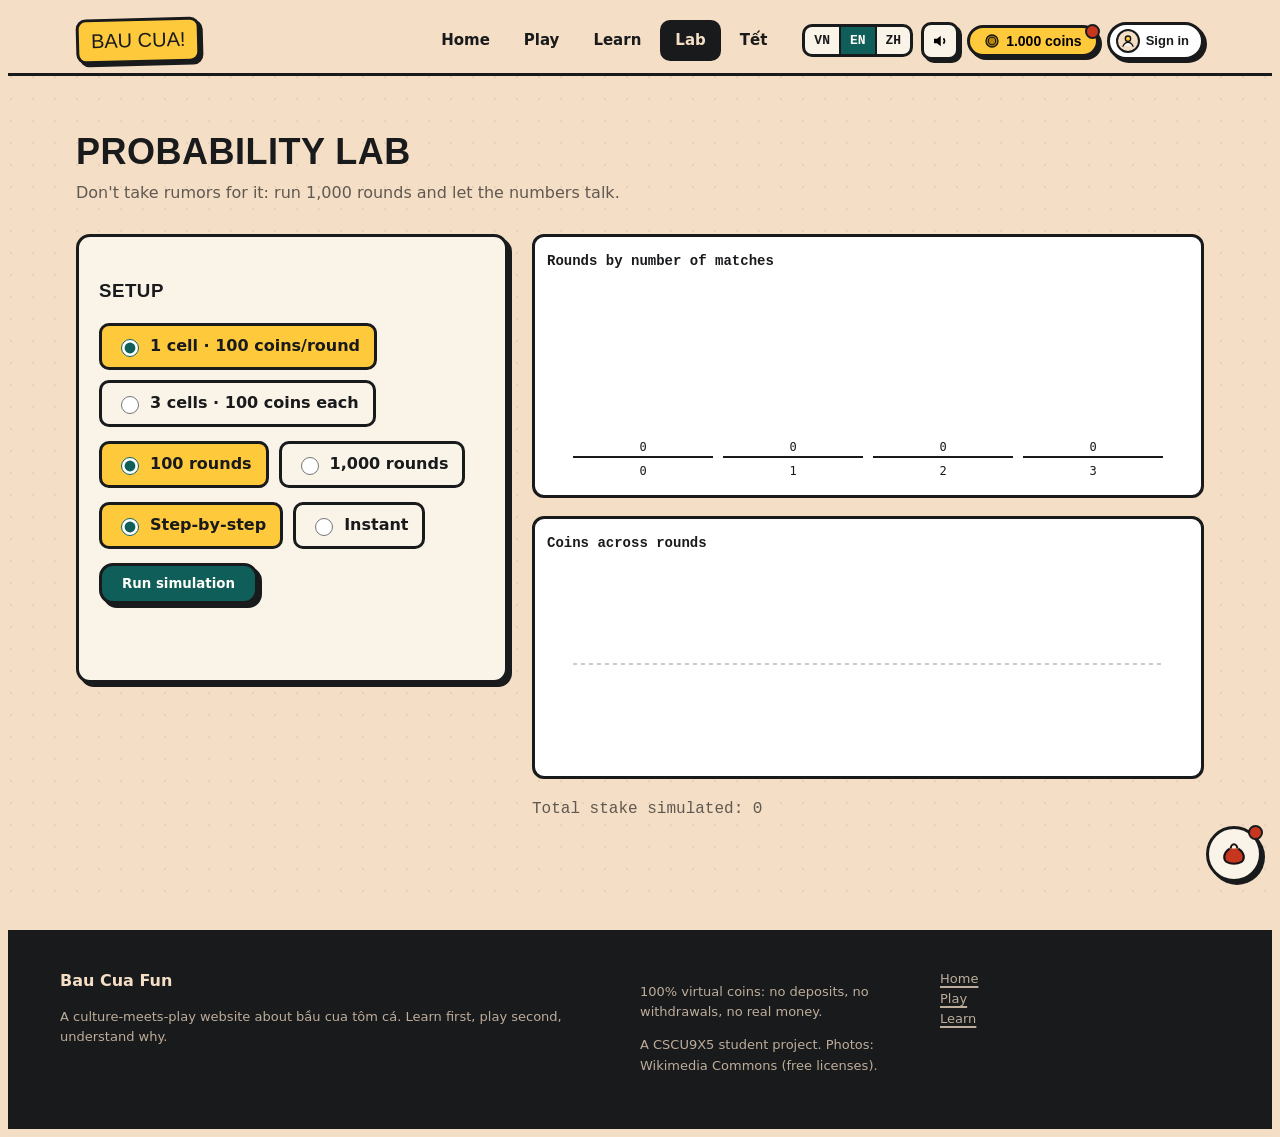
==== commit a231716f: "Add 7-day Daily Check-in reward, clean up navbar/play wallet buttons, label +500 coins (demo)" ====
--- a/lab.html
+++ b/lab.html
@@ -5,10 +5,10 @@
   <meta name="viewport" content="width=device-width, initial-scale=1">
   <meta name="description" content="Bầu Cua Vui: học và chơi bầu cua tôm cá bằng xu ảo. Không nạp, không rút, chỉ để vui ngày Tết.">
   <title>BẦU CUA VUI: Lab</title>
-  <link rel="stylesheet" href="assets/fonts/fonts.css?v=22">
+  <link rel="stylesheet" href="assets/fonts/fonts.css?v=23">
   <link rel="stylesheet" href="lib/bootstrap/bootstrap.min.css">
-  <link rel="stylesheet" href="css/styles.css?v=22">
-  <link rel="stylesheet" href="css/pages.css?v=22">
+  <link rel="stylesheet" href="css/styles.css?v=23">
+  <link rel="stylesheet" href="css/pages.css?v=23">
 </head>
 <body data-page="lab">
   <noscript><p style="padding:10px 16px;background:#C7361F;color:#FFFDF8;font-weight:700">Trang này cần JavaScript để chơi: hãy bật JS trong trình duyệt.</p></noscript>
@@ -33,7 +33,6 @@
         </div>
         <button class="icon-btn" data-act="sound" data-i18n-aria="a11y.sound"><svg class="ic-on" viewBox="0 0 24 24" fill="none" stroke="currentColor" stroke-width="2.4" aria-hidden="true"><path d="M4 9v6h4l5 4V5L8 9H4z" fill="currentColor" stroke="none"/><path d="M16.5 8.5a5 5 0 0 1 0 7"/></svg><svg class="ic-off" viewBox="0 0 24 24" fill="none" stroke="currentColor" stroke-width="2.4" aria-hidden="true"><path d="M4 9v6h4l5 4V5L8 9H4z" fill="currentColor" stroke="none"/><path d="M16 9l5 6M21 9l-5 6"/></svg></button>
         <button class="coin-pill" data-act="drawer-open" data-i18n-aria="a11y.coin"><svg viewBox="0 0 24 24" width="16" height="16" aria-hidden="true"><circle cx="12" cy="12" r="9" fill="#B8860B" stroke="#141414" stroke-width="2"/><circle cx="12" cy="12" r="5.5" fill="none" stroke="#141414" stroke-width="1.6"/></svg><span>1.000 xu</span></button>
-        <button class="btn-bc btn-xs btn-red quick-lixi-btn" data-act="quick-lixi" data-i18n="nav.quickLixi" title="Nhận +500 xu vô cực" aria-label="Nhận +500 xu">+500 xu</button>
       </div>
     </div>
   </nav>
@@ -120,23 +119,23 @@
      style="position:fixed;bottom:18px;right:18px;z-index:150;width:56px;height:56px;border-radius:50%"><svg viewBox="0 0 24 24" width="26" height="26" aria-hidden="true"><path d="M8 7c-3 2-5 5-5 8 0 4 4 6 9 6s9-2 9-6c0-3-2-6-5-8" fill="#C7361F" stroke="#141414" stroke-width="2"/><path d="M9 7c0-2 1.4-4 3-4s3 2 3 4" fill="none" stroke="#141414" stroke-width="2"/></svg></button>
   <div class="toast-zone"></div>
 
-  <script src="js/data-core.js?v=22"></script>
-  <script src="js/data-content.js?v=22"></script>
-  <script src="js/i18n-vn.js?v=22"></script>
-  <script src="js/i18n-en.js?v=22"></script>
-  <script src="js/i18n-zh.js?v=22"></script>
-  <script src="js/i18n.js?v=22"></script>
-  <script src="js/auth.js?v=22"></script>
-  <script src="js/store.js?v=22"></script>
-  <script src="js/audio.js?v=22"></script>
-  <script src="js/wallet.js?v=22"></script>
-  <script src="js/badges.js?v=22"></script>
-  <script src="js/account-ui.js?v=22"></script>
-  <script src="js/ui.js?v=22"></script>
-  <script src="js/game-core.js?v=22"></script>
-  <script src="js/lab.js?v=22"></script>
-  <script src="js/lab-charts.js?v=22"></script>
-  <script src="js/page-home.js?v=22"></script>
+  <script src="js/data-core.js?v=23"></script>
+  <script src="js/data-content.js?v=23"></script>
+  <script src="js/i18n-vn.js?v=23"></script>
+  <script src="js/i18n-en.js?v=23"></script>
+  <script src="js/i18n-zh.js?v=23"></script>
+  <script src="js/i18n.js?v=23"></script>
+  <script src="js/auth.js?v=23"></script>
+  <script src="js/store.js?v=23"></script>
+  <script src="js/audio.js?v=23"></script>
+  <script src="js/wallet.js?v=23"></script>
+  <script src="js/badges.js?v=23"></script>
+  <script src="js/account-ui.js?v=23"></script>
+  <script src="js/ui.js?v=23"></script>
+  <script src="js/game-core.js?v=23"></script>
+  <script src="js/lab.js?v=23"></script>
+  <script src="js/lab-charts.js?v=23"></script>
+  <script src="js/page-home.js?v=23"></script>
   <script>
     document.addEventListener("DOMContentLoaded", function () {
       BCUI.boot();
--- a/css/styles.css
+++ b/css/styles.css
@@ -134,9 +134,15 @@
 .lang-group button + button{ border-left:2px solid var(--ink); }
 .lang-group button.active{ background:var(--jade); color:var(--ink-on-dark); }
 .coin-pill{
-  display:inline-flex; align-items:center; gap:6px;
+  position:relative; display:inline-flex; align-items:center; gap:6px;
   background:var(--gold); border:var(--border); border-radius:999px;
   padding:5px 14px; font-weight:800; font-size:14px; box-shadow:3px 3px 0 var(--ink);
+  cursor:pointer;
+}
+.coin-pill.has-daily::after, .fab.has-daily::after{
+  content:""; position:absolute; top:-4px; right:-4px;
+  width:11px; height:11px; border-radius:50%;
+  background:var(--red); border:2px solid var(--ink);
 }
 .icon-btn{
   border:var(--border); border-radius:10px; background:var(--cream);
@@ -215,6 +221,42 @@
 .drawer.show{ transform:none; }
 .drawer h3{ margin:4px 0 12px; }
 .close-row{ display:flex; justify-content:flex-end; align-items:center; margin-bottom:12px; }
+.daily-card{
+  background:var(--surface); border:var(--border); border-radius:12px;
+  box-shadow:var(--shadow); padding:12px; margin-bottom:12px;
+}
+.daily-head{
+  display:flex; justify-content:space-between; align-items:center; gap:8px; margin-bottom:10px;
+}
+.daily-title{ font-weight:800; font-size:14px; }
+.daily-streak-pill{
+  font-family:var(--font-mono); font-size:11px; font-weight:800;
+  background:var(--gold); color:var(--ink); border:2px solid var(--ink);
+  border-radius:999px; padding:2px 8px; white-space:nowrap;
+}
+.daily-grid{
+  display:grid; grid-template-columns:repeat(4,1fr); gap:6px; margin-bottom:10px;
+}
+.daily-day{
+  border:2px solid var(--ink); border-radius:8px; background:var(--cream);
+  padding:5px 3px; text-align:center; font-family:var(--font-mono); line-height:1.2;
+}
+.daily-day .dd-lbl{ display:block; font-size:10px; font-weight:700; opacity:.75; }
+.daily-day .dd-amt{ display:block; font-size:11px; font-weight:800; margin-top:2px; }
+.daily-day.day-7{ grid-column:span 2; background:var(--paper); }
+.daily-day.done{ background:var(--jade); color:var(--ink-on-dark); }
+.daily-day.done .dd-lbl{ opacity:.9; }
+.daily-day.ready{
+  background:var(--gold); color:var(--ink); box-shadow:2px 2px 0 var(--ink);
+  outline:2px dashed var(--red); outline-offset:1px;
+}
+.demo-topup-card{
+  border:2px dashed var(--ink); border-radius:12px; background:var(--paper);
+  padding:10px 12px; margin-bottom:14px; text-align:center;
+}
+.demo-topup-note{
+  font-family:var(--font-mono); font-size:11px; opacity:.8; margin:0 0 7px;
+}
 
 /* ---------- toast ---------- */
 .toast-zone{ position:fixed; bottom:18px; left:50%; transform:translateX(-50%); z-index:300; display:flex; flex-direction:column; gap:8px; width:min(420px,92vw); }
--- a/css/pages.css
+++ b/css/pages.css
@@ -770,6 +770,12 @@
 }
 .status-line{ font-family:var(--font-mono); font-weight:700; margin:8px 0 10px; min-height:22px; font-size:14px; }
 .play-actions{ display:flex; gap:10px; flex-wrap:wrap; margin:14px 0 0; }
+.play-wallet-bar{
+  display:flex; justify-content:space-between; align-items:center; flex-wrap:wrap; gap:10px;
+  margin-top:12px; padding:10px 12px;
+  background:var(--cream); border:var(--border); border-radius:12px; box-shadow:var(--shadow);
+}
+.play-wallet-bar .btn-bc{ flex:1 1 180px; }
 .btn-shake{ font-size:18px; padding:10px 26px; margin-top:4px; }
 
 .history-strip{ display:flex; gap:8px; flex-wrap:wrap; margin-top:12px; min-height:40px; }
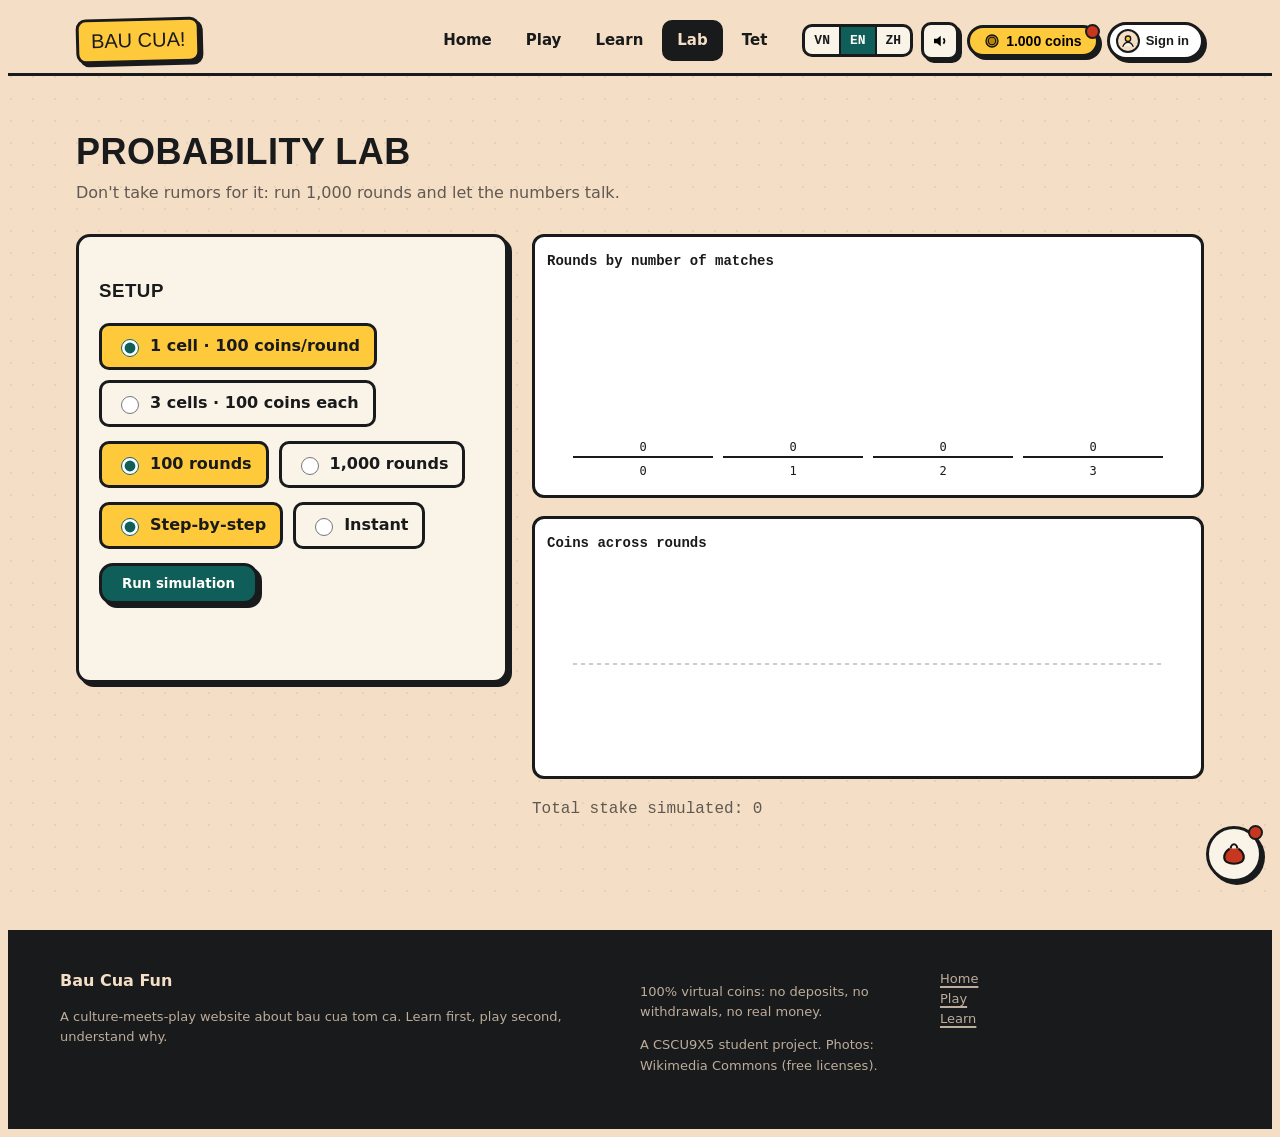
==== commit 8383d7ab: "Remove Vietnamese diacritics from all English UI labels and sample names" ====
--- a/lab.html
+++ b/lab.html
@@ -3,16 +3,16 @@
 <head>
   <meta charset="utf-8">
   <meta name="viewport" content="width=device-width, initial-scale=1">
-  <meta name="description" content="Bầu Cua Vui: học và chơi bầu cua tôm cá bằng xu ảo. Không nạp, không rút, chỉ để vui ngày Tết.">
-  <title>BẦU CUA VUI: Lab</title>
-  <link rel="stylesheet" href="assets/fonts/fonts.css?v=23">
+  <meta name="description" content="Bau Cua Vui: hoc va choi bau cua tom ca bang xu ao. Khong nap, khong rut, chi de vui ngay Tet.">
+  <title>BAU CUA VUI: Lab</title>
+  <link rel="stylesheet" href="assets/fonts/fonts.css?v=26">
   <link rel="stylesheet" href="lib/bootstrap/bootstrap.min.css">
-  <link rel="stylesheet" href="css/styles.css?v=23">
-  <link rel="stylesheet" href="css/pages.css?v=23">
+  <link rel="stylesheet" href="css/styles.css?v=26">
+  <link rel="stylesheet" href="css/pages.css?v=26">
 </head>
 <body data-page="lab">
-  <noscript><p style="padding:10px 16px;background:#C7361F;color:#FFFDF8;font-weight:700">Trang này cần JavaScript để chơi: hãy bật JS trong trình duyệt.</p></noscript>
-  <a class="skip-link" href="#main">Đến nội dung chính</a>
+  <noscript><p style="padding:10px 16px;background:#C7361F;color:#FFFDF8;font-weight:700">Trang nay can JavaScript de choi: hay bat JS trong trinh duyet.</p></noscript>
+  <a class="skip-link" href="#main">Den noi dung chinh</a>
 
   <nav class="bc-nav">
     <div class="inner">
@@ -102,9 +102,9 @@
     <div class="box"></div>
   </div>
 
-  <!-- Túi xu drawer -->
+  <!-- Tui xu drawer -->
   <div class="drawer-backdrop"></div>
-  <aside class="drawer" aria-label="Túi xu">
+  <aside class="drawer" aria-label="Tui xu">
     <div class="close-row"><button class="icon-btn" data-act="drawer-close" aria-label="Close">✕</button></div>
     <h3><svg viewBox="0 0 24 24" width="18" height="18" aria-hidden="true"><path d="M8 7c-3 2-5 5-5 8 0 4 4 6 9 6s9-2 9-6c0-3-2-6-5-8" fill="#C7361F" stroke="#141414" stroke-width="2"/><path d="M9 7c0-2 1.4-4 3-4s3 2 3 4" fill="none" stroke="#141414" stroke-width="2"/></svg> <span data-i18n="drawer.title"></span></h3>
     <button class="btn-bc btn-red" data-act="lixi" style="width:100%" data-i18n="drawer.lixi"></button>
@@ -115,27 +115,27 @@
     <button class="btn-bc btn-sm" data-act="reset" style="margin-top:14px" data-i18n="drawer.reset"></button>
   </aside>
 
-  <button class="icon-btn fab" data-act="drawer-open" aria-label="Túi xu"
+  <button class="icon-btn fab" data-act="drawer-open" aria-label="Tui xu"
      style="position:fixed;bottom:18px;right:18px;z-index:150;width:56px;height:56px;border-radius:50%"><svg viewBox="0 0 24 24" width="26" height="26" aria-hidden="true"><path d="M8 7c-3 2-5 5-5 8 0 4 4 6 9 6s9-2 9-6c0-3-2-6-5-8" fill="#C7361F" stroke="#141414" stroke-width="2"/><path d="M9 7c0-2 1.4-4 3-4s3 2 3 4" fill="none" stroke="#141414" stroke-width="2"/></svg></button>
   <div class="toast-zone"></div>
 
-  <script src="js/data-core.js?v=23"></script>
-  <script src="js/data-content.js?v=23"></script>
-  <script src="js/i18n-vn.js?v=23"></script>
-  <script src="js/i18n-en.js?v=23"></script>
-  <script src="js/i18n-zh.js?v=23"></script>
-  <script src="js/i18n.js?v=23"></script>
-  <script src="js/auth.js?v=23"></script>
-  <script src="js/store.js?v=23"></script>
-  <script src="js/audio.js?v=23"></script>
-  <script src="js/wallet.js?v=23"></script>
-  <script src="js/badges.js?v=23"></script>
-  <script src="js/account-ui.js?v=23"></script>
-  <script src="js/ui.js?v=23"></script>
-  <script src="js/game-core.js?v=23"></script>
-  <script src="js/lab.js?v=23"></script>
-  <script src="js/lab-charts.js?v=23"></script>
-  <script src="js/page-home.js?v=23"></script>
+  <script src="js/data-core.js?v=26"></script>
+  <script src="js/data-content.js?v=26"></script>
+  <script src="js/i18n-vn.js?v=26"></script>
+  <script src="js/i18n-en.js?v=26"></script>
+  <script src="js/i18n-zh.js?v=26"></script>
+  <script src="js/i18n.js?v=26"></script>
+  <script src="js/auth.js?v=26"></script>
+  <script src="js/store.js?v=26"></script>
+  <script src="js/audio.js?v=26"></script>
+  <script src="js/wallet.js?v=26"></script>
+  <script src="js/badges.js?v=26"></script>
+  <script src="js/account-ui.js?v=26"></script>
+  <script src="js/ui.js?v=26"></script>
+  <script src="js/game-core.js?v=26"></script>
+  <script src="js/lab.js?v=26"></script>
+  <script src="js/lab-charts.js?v=26"></script>
+  <script src="js/page-home.js?v=26"></script>
   <script>
     document.addEventListener("DOMContentLoaded", function () {
       BCUI.boot();
--- a/css/styles.css
+++ b/css/styles.css
@@ -226,7 +226,10 @@
   box-shadow:var(--shadow); padding:12px; margin-bottom:12px;
 }
 .daily-head{
-  display:flex; justify-content:space-between; align-items:center; gap:8px; margin-bottom:10px;
+  display:flex; justify-content:space-between; align-items:center; gap:8px; margin-bottom:4px;
+}
+.daily-sub{
+  font-family:var(--font-mono); font-size:11px; opacity:.8; margin:0 0 9px; line-height:1.35;
 }
 .daily-title{ font-weight:800; font-size:14px; }
 .daily-streak-pill{
--- a/css/pages.css
+++ b/css/pages.css
@@ -806,7 +806,31 @@
 }
 
 /* ---------- learn ---------- */
-.tabs{ display:flex; gap:10px; flex-wrap:wrap; margin-bottom:24px; }
+.learn-mastery{
+  background:var(--cream); border:var(--border); border-radius:14px;
+  padding:16px 20px; margin-bottom:20px; box-shadow:var(--shadow);
+  display:flex; align-items:center; justify-content:space-between; gap:18px; flex-wrap:wrap;
+}
+.learn-mastery-track{ flex:1 1 300px; }
+.learn-mastery-head{ display:flex; align-items:center; justify-content:space-between; font-weight:800; font-size:15px; margin-bottom:8px; }
+.learn-mastery-pct{ font-family:var(--font-mono); color:var(--red); font-weight:800; }
+.learn-prog-rail{
+  height:14px; border:2px solid var(--ink); border-radius:999px;
+  background:var(--paper); overflow:hidden;
+}
+.learn-prog-fill{
+  height:100%; background:var(--jade); transition:width .28s ease;
+}
+.learn-mastery-hint{ margin:7px 0 0; font-size:13px; color:var(--mut-ink); }
+.learn-mastery-stats{ display:flex; gap:10px; flex-shrink:0; }
+.mastery-stat-pill{
+  border:2px solid var(--ink); border-radius:10px; background:var(--paper);
+  padding:8px 14px; text-align:center; min-width:110px; box-shadow:2px 2px 0 var(--ink);
+}
+.mastery-stat-pill .num{ font-family:var(--font-mono); font-weight:800; font-size:18px; color:var(--ink); }
+.mastery-stat-pill .lbl{ font-size:11px; font-weight:700; text-transform:uppercase; color:var(--mut-ink); margin-top:2px; }
+
+.tabs{ display:flex; gap:10px; flex-wrap:wrap; margin-bottom:20px; }
 .tab{
   border:var(--border); border-radius:999px; background:var(--cream);
   font-weight:800; padding:8px 18px; cursor:pointer;
@@ -814,7 +838,7 @@
 .tab.active{ background:var(--jade); color:var(--ink-on-dark); }
 .learn-grid{ display:grid; grid-template-columns:repeat(auto-fill,minmax(240px,1fr)); gap:20px; }
 .learn-full{ display:block; width:100%; }
-.learn-static-box{ padding:26px 24px; max-width:840px; margin:0 auto; }
+.learn-static-box{ padding:26px 24px; max-width:960px; margin:0 auto; }
 .learn-rules-box{ padding:28px 24px; max-width:960px; margin:0 auto; }
 .rules-header{ margin-bottom:22px; border-bottom:2px dashed var(--ink); padding-bottom:14px; }
 .rules-header h2{ font-size:24px; margin:0 0 6px; }
@@ -826,6 +850,46 @@
 .rules-step-card .step-num{ font-family:var(--font-mono); font-weight:800; font-size:18px; color:var(--red); margin-bottom:6px; }
 .rules-step-card h4{ font-size:16px; margin:0 0 6px; font-family:var(--font-display); font-weight:800; text-transform:uppercase; }
 .rules-step-card p{ font-size:14px; color:var(--mut-ink); margin:0; line-height:1.45; }
+
+/* Interactive Payout Sandbox */
+.calc-sandbox{
+  background:var(--paper); border:2px solid var(--ink); border-radius:12px;
+  padding:18px; margin-bottom:20px; box-shadow:3px 3px 0 var(--ink);
+}
+.calc-head{ display:flex; align-items:flex-start; justify-content:space-between; gap:12px; flex-wrap:wrap; margin-bottom:14px; }
+.calc-head h3{ margin:0 0 4px; font-size:18px; }
+.calc-head p{ margin:0; font-size:13px; color:var(--mut-ink); }
+.calc-formula-pill{
+  font-family:var(--font-mono); font-weight:800; font-size:12px;
+  padding:5px 12px; border:2px solid var(--ink); border-radius:999px; background:var(--gold);
+}
+.calc-grid{ display:grid; grid-template-columns:1fr 1.15fr; gap:16px; align-items:center; }
+.calc-ctrl-lbl{ font-size:12px; font-weight:800; text-transform:uppercase; color:var(--mut-ink); margin-bottom:6px; }
+.calc-btn-row{ display:flex; gap:8px; flex-wrap:wrap; margin-bottom:12px; }
+.calc-pill{
+  border:2px solid var(--ink); border-radius:8px; background:var(--cream);
+  font-family:var(--font-mono); font-weight:800; font-size:13px; padding:6px 12px; cursor:pointer;
+}
+.calc-pill.is-stake.active{ background:var(--red); color:var(--ink-on-dark); }
+.calc-pill.is-match.active{ background:var(--jade); color:var(--ink-on-dark); }
+.calc-stage{
+  background:var(--cream); border:2px solid var(--ink); border-radius:12px;
+  padding:14px 16px; display:flex; align-items:center; justify-content:space-between; gap:14px; flex-wrap:wrap;
+}
+.calc-dice-row{ display:flex; gap:10px; align-items:center; }
+.calc-die{
+  width:64px; border:2px solid var(--ink); border-radius:10px; background:var(--paper);
+  padding:5px; text-align:center; opacity:.65; transition:transform .15s ease;
+}
+.calc-die.is-hit{ opacity:1; background:var(--gold); transform:translateY(-2px); box-shadow:2px 2px 0 var(--ink); }
+.calc-die img{ width:38px; height:38px; object-fit:contain; display:block; margin:0 auto; }
+.calc-die span{ display:block; font-size:10px; font-weight:800; margin-top:2px; }
+.calc-readout{ text-align:right; margin-left:auto; }
+.calc-readout .ret-lbl{ font-size:11px; font-weight:800; text-transform:uppercase; color:var(--mut-ink); }
+.calc-readout .ret-val{ font-family:var(--font-mono); font-size:24px; font-weight:800; color:var(--jade); }
+.calc-readout .ret-val.is-zero{ color:var(--red); }
+.calc-readout .net-val{ font-family:var(--font-mono); font-size:12px; font-weight:700; }
+
 .payout-table-card{
   background:var(--cream); border:2px solid var(--ink); border-radius:12px;
   padding:20px; margin-bottom:20px; box-shadow:var(--shadow);
@@ -852,16 +916,71 @@
   border-left:4px solid var(--jade); border-radius:6px; font-size:14px; line-height:1.5;
 }
 .rules-cta-bar{ display:flex; gap:12px; flex-wrap:wrap; margin-top:20px; }
+
+/* Mascots Filter + Discovered Tag + Compact Modal */
+.animal-filter-bar{ display:flex; gap:8px; flex-wrap:wrap; margin-bottom:16px; }
+.animal-filter-btn{
+  border:2px solid var(--ink); border-radius:999px; background:var(--paper);
+  font-weight:800; font-size:12px; padding:5px 14px; cursor:pointer;
+}
+.animal-filter-btn.active{ background:var(--red); color:var(--ink-on-dark); }
+.animal-head-row{ display:flex; align-items:center; justify-content:space-between; gap:8px; margin-bottom:4px; }
+.seen-pill{
+  font-family:var(--font-mono); font-size:11px; font-weight:800;
+  padding:2px 8px; border-radius:999px; border:1.5px solid var(--ink); background:var(--paper);
+}
+.seen-pill.is-seen{ background:var(--jade); color:var(--ink-on-dark); }
+.animal-modal-grid{ display:grid; grid-template-columns:136px 1fr; gap:18px; align-items:start; }
+.animal-modal-art{
+  width:136px; height:136px; border:3px solid var(--ink); border-radius:12px;
+  background:var(--cream); padding:8px; object-fit:contain; display:block;
+}
+.animal-lang-badges{ display:flex; gap:6px; flex-wrap:wrap; margin:8px 0 10px; }
+.animal-lang-pill{
+  font-family:var(--font-mono); font-size:11px; font-weight:700;
+  padding:2px 8px; border:1.5px solid var(--ink); border-radius:6px; background:var(--paper);
+}
+.animal-modal-nav{
+  display:flex; align-items:center; justify-content:space-between; gap:10px;
+  margin-top:16px; padding-top:12px; border-top:2px dashed var(--ink);
+}
+
+/* Origins Comparison & Tet Pillars */
+.origin-compare-grid{ display:grid; grid-template-columns:1fr 1fr; gap:14px; margin:16px 0; }
+.origin-side-card{ border:2px solid var(--ink); border-radius:10px; padding:14px 16px; background:var(--paper); }
+.origin-side-card.is-vn{ background:var(--cream); box-shadow:3px 3px 0 var(--ink); border-left:5px solid var(--red); }
+.origin-rows{ display:grid; gap:10px; }
+.origin-row{
+  display:grid; grid-template-columns:130px 1fr 1fr; gap:12px; align-items:center;
+  border:2px solid var(--ink); border-radius:8px; background:var(--paper); padding:10px 14px; font-size:14px;
+}
+.origin-row strong{ font-size:13px; text-transform:uppercase; }
+.origin-row .vn-col{ font-weight:700; color:var(--red); }
+.tet-pillars-grid{ display:grid; grid-template-columns:repeat(3,1fr); gap:14px; margin:16px 0; }
+.tet-pillar-card{
+  border:2px solid var(--ink); border-radius:10px; background:var(--paper);
+  padding:15px; box-shadow:3px 3px 0 var(--ink);
+}
+.tet-pillar-card .pillar-num{ font-family:var(--font-mono); font-weight:800; font-size:12px; color:var(--jade); text-transform:uppercase; }
+.tet-pillar-card h4{ margin:4px 0 6px; font-size:16px; }
+.tet-pillar-card p{ margin:0; font-size:13.5px; color:var(--mut-ink); line-height:1.45; }
+
 @media (max-width:768px){
-  .rules-steps-grid{ grid-template-columns:1fr; gap:12px; }
+  .rules-steps-grid,.calc-grid,.origin-compare-grid,.tet-pillars-grid,.origin-row,.animal-modal-grid{ grid-template-columns:1fr; gap:12px; }
+  .calc-readout{ text-align:left; margin-left:0; }
   .payout-row{ flex-direction:column; align-items:flex-start; gap:4px; }
   .payout-row .badge-tag{ min-width:auto; }
 }
-.story-card{ cursor:pointer; }
+.story-card{ cursor:pointer; text-align:left; }
 .story-card .emoji{ font-size:38px; }
 
 /* quiz */
-.quiz-card{ max-width:640px; margin:32px auto 0; }
+.quiz-card{ max-width:680px; margin:32px auto 0; }
+.quiz-pips{ display:flex; gap:6px; margin:10px 0 4px; }
+.quiz-pip{ flex:1; height:10px; border:2px solid var(--ink); border-radius:999px; background:var(--paper); }
+.quiz-pip.is-cur{ background:var(--gold); }
+.quiz-pip.is-ok{ background:var(--jade); }
+.quiz-pip.is-bad{ background:var(--red); }
 .quiz-q{ font-size:19px; font-weight:800; margin:10px 0 16px; }
 .quiz-opts{ display:grid; gap:12px; }
 .quiz-opt{
@@ -872,8 +991,8 @@
 .quiz-opt.right{ background:var(--jade); color:var(--ink-on-dark); }
 .quiz-opt.wrong{ background:var(--red); color:var(--ink-on-dark); animation:shake .4s ease 1; }
 .quiz-opt:disabled{ cursor:default; }
-.quiz-bar{ display:flex; justify-content:space-between; align-items:center; }
-.quiz-why{ border:3px dashed var(--ink); border-radius:10px; padding:12px 14px; margin-top:14px; background:var(--paper); }
+.quiz-bar{ display:flex; justify-content:space-between; align-items:center; gap:10px; flex-wrap:wrap; }
+.quiz-why{ border:3px dashed var(--ink); border-radius:10px; padding:12px 14px; margin-top:14px; background:var(--paper); display:flex; flex-direction:column; gap:10px; align-items:flex-start; }
 
 /* ---------- lab ---------- */
 .lab-grid{ display:grid; grid-template-columns:.9fr 1.4fr; gap:24px; align-items:start; }
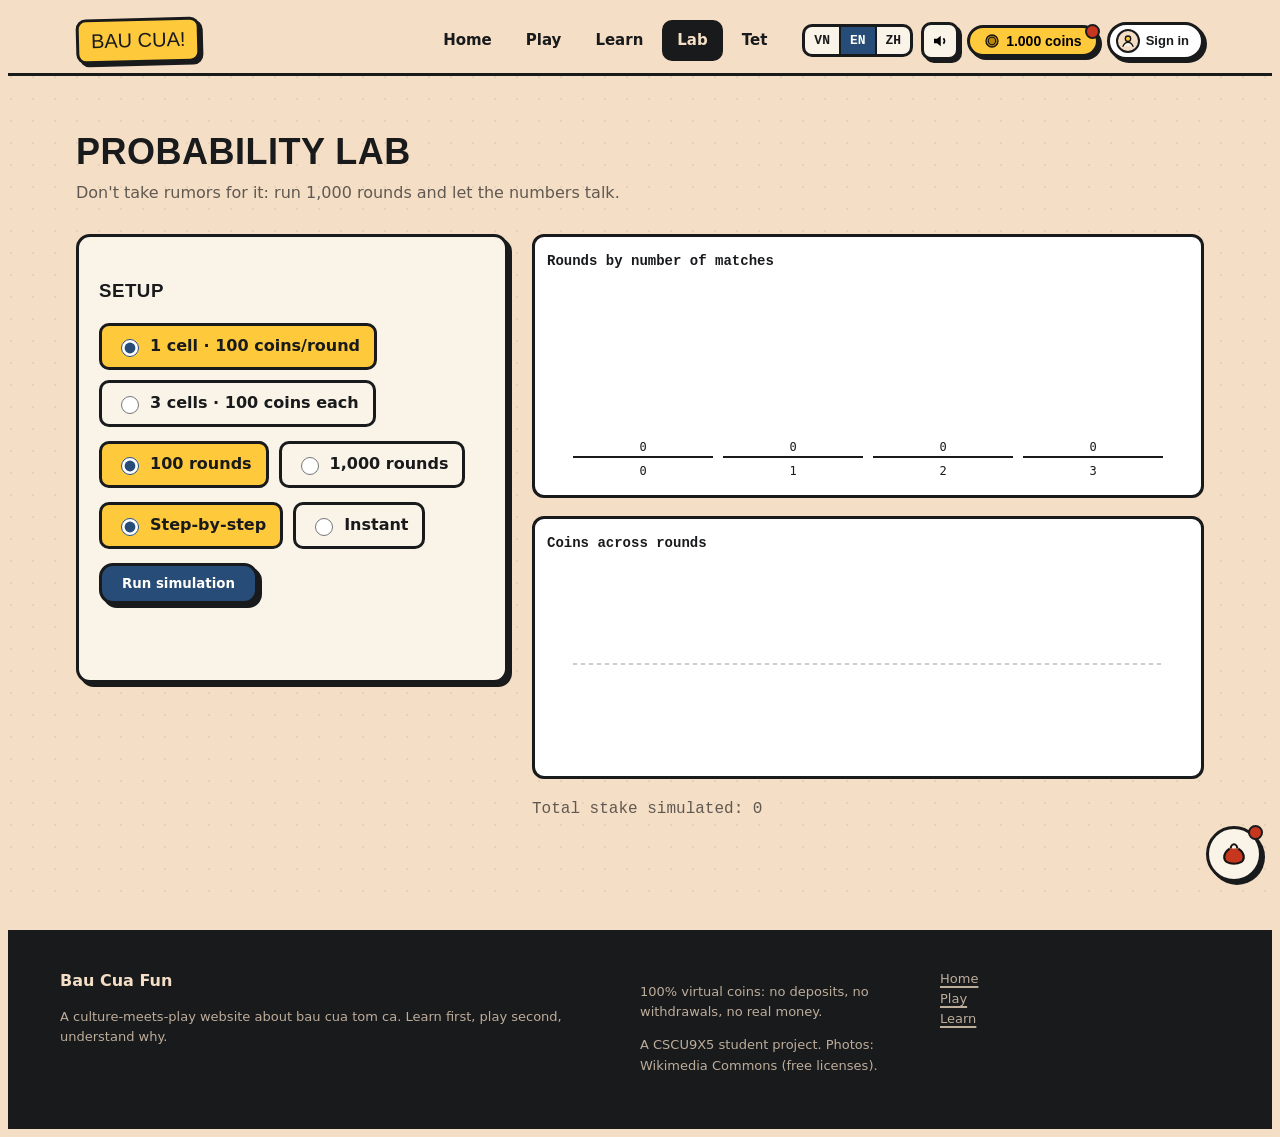
==== commit 5e5b7b2b: "Switch accent palette to ceramic indigo (#274C77), simplify comments, rename JS identifiers" ====
--- a/lab.html
+++ b/lab.html
@@ -5,10 +5,10 @@
   <meta name="viewport" content="width=device-width, initial-scale=1">
   <meta name="description" content="Bau Cua Vui: hoc va choi bau cua tom ca bang xu ao. Khong nap, khong rut, chi de vui ngay Tet.">
   <title>BAU CUA VUI: Lab</title>
-  <link rel="stylesheet" href="assets/fonts/fonts.css?v=26">
+  <link rel="stylesheet" href="assets/fonts/fonts.css?v=27">
   <link rel="stylesheet" href="lib/bootstrap/bootstrap.min.css">
-  <link rel="stylesheet" href="css/styles.css?v=26">
-  <link rel="stylesheet" href="css/pages.css?v=26">
+  <link rel="stylesheet" href="css/styles.css?v=27">
+  <link rel="stylesheet" href="css/pages.css?v=27">
 </head>
 <body data-page="lab">
   <noscript><p style="padding:10px 16px;background:#C7361F;color:#FFFDF8;font-weight:700">Trang nay can JavaScript de choi: hay bat JS trong trinh duyet.</p></noscript>
@@ -60,7 +60,7 @@
                 <label class="radio-chip"><input type="radio" name="speed" value="slow" checked> <span data-i18n="lab.speedSlow"></span></label>
                 <label class="radio-chip"><input type="radio" name="speed" value="fast"> <span data-i18n="lab.speedFast"></span></label>
               </div>
-              <button class="btn-bc btn-jade" data-act="lab-run" data-i18n="lab.run"></button>
+              <button class="btn-bc btn-accent" data-act="lab-run" data-i18n="lab.run"></button>
               <p class="mono" id="lab-live" aria-live="polite" style="min-height:24px"></p>
             </div>
           </div>
@@ -97,12 +97,10 @@
     </div>
   </footer>
 
-  <!-- animal detail modal -->
   <div class="modal-bc" id="modal-animal" role="dialog" aria-modal="true">
     <div class="box"></div>
   </div>
 
-  <!-- Tui xu drawer -->
   <div class="drawer-backdrop"></div>
   <aside class="drawer" aria-label="Tui xu">
     <div class="close-row"><button class="icon-btn" data-act="drawer-close" aria-label="Close">✕</button></div>
@@ -119,31 +117,31 @@
      style="position:fixed;bottom:18px;right:18px;z-index:150;width:56px;height:56px;border-radius:50%"><svg viewBox="0 0 24 24" width="26" height="26" aria-hidden="true"><path d="M8 7c-3 2-5 5-5 8 0 4 4 6 9 6s9-2 9-6c0-3-2-6-5-8" fill="#C7361F" stroke="#141414" stroke-width="2"/><path d="M9 7c0-2 1.4-4 3-4s3 2 3 4" fill="none" stroke="#141414" stroke-width="2"/></svg></button>
   <div class="toast-zone"></div>
 
-  <script src="js/data-core.js?v=26"></script>
-  <script src="js/data-content.js?v=26"></script>
-  <script src="js/i18n-vn.js?v=26"></script>
-  <script src="js/i18n-en.js?v=26"></script>
-  <script src="js/i18n-zh.js?v=26"></script>
-  <script src="js/i18n.js?v=26"></script>
-  <script src="js/auth.js?v=26"></script>
-  <script src="js/store.js?v=26"></script>
-  <script src="js/audio.js?v=26"></script>
-  <script src="js/wallet.js?v=26"></script>
-  <script src="js/badges.js?v=26"></script>
-  <script src="js/account-ui.js?v=26"></script>
-  <script src="js/ui.js?v=26"></script>
-  <script src="js/game-core.js?v=26"></script>
-  <script src="js/lab.js?v=26"></script>
-  <script src="js/lab-charts.js?v=26"></script>
-  <script src="js/page-home.js?v=26"></script>
+  <script src="js/data-core.js?v=27"></script>
+  <script src="js/data-content.js?v=27"></script>
+  <script src="js/i18n-vn.js?v=27"></script>
+  <script src="js/i18n-en.js?v=27"></script>
+  <script src="js/i18n-zh.js?v=27"></script>
+  <script src="js/i18n.js?v=27"></script>
+  <script src="js/auth.js?v=27"></script>
+  <script src="js/store.js?v=27"></script>
+  <script src="js/audio.js?v=27"></script>
+  <script src="js/wallet.js?v=27"></script>
+  <script src="js/badges.js?v=27"></script>
+  <script src="js/account-ui.js?v=27"></script>
+  <script src="js/ui.js?v=27"></script>
+  <script src="js/game-core.js?v=27"></script>
+  <script src="js/lab.js?v=27"></script>
+  <script src="js/lab-charts.js?v=27"></script>
+  <script src="js/page-home.js?v=27"></script>
   <script>
     document.addEventListener("DOMContentLoaded", function () {
-      BCUI.boot();
+      appShell.boot();
 
       var resetBtn = document.querySelector("[data-act=reset]");
       if (resetBtn) resetBtn.addEventListener("click", function () {
-        BCStore.reset();
-        BCUI.toast(BCi18n.t("drawer.resetOk"));
+        saveStore.reset();
+        appShell.toast(lang.t("drawer.resetOk"));
         setTimeout(function () { location.reload(); }, 600);
       });
     });
--- a/css/styles.css
+++ b/css/styles.css
@@ -1,15 +1,9 @@
-/* Hallmark · edit-pass 16/11/2026 · 60-30-10 outfit-coordinated 3-color system (Vermilion Red #C7361F + Marigold Gold #FFC93C + Deep Jade #0F5E59 on Paper neutrals), zero em-dashes */
-/* ============================================================
-   BẦU CUA VUI - design system: Neo Brutalism x Vietnamese Tet
-   tokens + base + components (pages live in pages.css)
-   ============================================================ */
-
 :root{
   --paper:#F4DEC6;
   --ink:#191A1C;
   --red:#C7361F;
   --gold:#FFC93C;
-  --jade:#0F5E59;
+  --accent:#274C77;
   --cream:#FAF3E7;
   --border:3px solid var(--ink);
   --shadow:4px 4px 0 var(--ink);
@@ -31,7 +25,6 @@
   --spring:cubic-bezier(.34,1.56,.64,1);
 }
 
-/* ---------- base ---------- */
 *{ box-sizing:border-box; }
 html,body{ overflow-x:clip; }
 html{ scroll-behavior:smooth; }
@@ -43,7 +36,7 @@
   line-height:1.55;
   min-height:100vh;
 }
-body::before{ /* subtle paper dots */
+body::before{
   content:""; position:fixed; inset:0; pointer-events:none; z-index:0;
   background-image:radial-gradient(var(--dot) 1.2px, transparent 1.2px);
   background-size:22px 22px;
@@ -55,7 +48,7 @@
 .mono{ font-family:var(--font-mono); }
 .mut{ color:var(--mut-ink); }
 
-:focus-visible{ outline:3px dashed var(--jade); outline-offset:3px; border-radius:4px; }
+:focus-visible{ outline:3px dashed var(--accent); outline-offset:3px; border-radius:4px; }
 .skip-link{
   position:absolute; left:-9999px; top:8px; z-index:200;
   background:var(--gold); border:var(--border); box-shadow:var(--shadow);
@@ -63,7 +56,7 @@
 }
 .skip-link:focus{ left:8px; }
 
-/* ---------- buttons: physical press language ---------- */
+/* buttons */
 .btn-bc{
   display:inline-block; border:var(--border); border-radius:var(--radius);
   background:var(--cream); color:var(--ink);
@@ -78,8 +71,7 @@
 .btn-bc:disabled{ opacity:.45; cursor:not-allowed; transform:none; box-shadow:var(--shadow); }
 .btn-gold{ background:var(--gold); color:var(--ink); }
 .btn-red{ background:var(--red); color:var(--ink-on-dark); }
-.btn-jade,.btn-indigo{ background:var(--jade); color:var(--ink-on-dark); }
-.btn-green{ background:var(--jade); color:var(--ink-on-dark); }
+.btn-accent,.btn-jade,.btn-indigo,.btn-green{ background:var(--accent); color:var(--ink-on-dark); }
 .btn-sm{ padding:6px 12px; font-size:14px; border-width:2px; }
 .btn-xs{ padding:4px 9px; font-size:12px; border-width:2px; border-radius:999px; }
 .quick-lixi-btn{
@@ -89,7 +81,6 @@
 .quick-lixi-btn:hover{ transform:translate(-1.5px,-1.5px); box-shadow:3.5px 3.5px 0 var(--ink); }
 .quick-lixi-btn:active{ transform:translate(2px,2px); box-shadow:0 0 0 var(--ink); }
 
-/* ---------- cards / stickers ---------- */
 .card-bc{
   background:var(--cream); border:var(--border); border-radius:var(--radius);
   box-shadow:var(--shadow); padding:20px;
@@ -101,9 +92,9 @@
   transform:rotate(-2deg); box-shadow:3px 3px 0 var(--ink);
 }
 .sticker.red{ background:var(--red); color:var(--ink-on-dark); transform:rotate(2deg); }
-.sticker.jade,.sticker.indigo{ background:var(--jade); color:var(--ink-on-dark); transform:rotate(-3deg); }
-
-/* ---------- nav ---------- */
+.sticker.accent,.sticker.jade,.sticker.indigo{ background:var(--accent); color:var(--ink-on-dark); transform:rotate(-3deg); }
+
+/* nav */
 .bc-nav{
   position:sticky; top:0; z-index:100;
   background:var(--paper); border-bottom:var(--border);
@@ -132,7 +123,7 @@
   font-size:13px; padding:6px 9px; cursor:pointer; color:var(--ink);
 }
 .lang-group button + button{ border-left:2px solid var(--ink); }
-.lang-group button.active{ background:var(--jade); color:var(--ink-on-dark); }
+.lang-group button.active{ background:var(--accent); color:var(--ink-on-dark); }
 .coin-pill{
   position:relative; display:inline-flex; align-items:center; gap:6px;
   background:var(--gold); border:var(--border); border-radius:999px;
@@ -198,7 +189,7 @@
   .brand{ font-size:14px; padding:2px 6px; }
 }
 
-/* headings must never tilt (sticker base is rotated) and never stretch full-width */
+/* keep heading stickers flat */
 .section-head .sticker, .hero .sticker{
   transform:none;
   align-self:flex-start;
@@ -206,7 +197,7 @@
   max-width:max-content;
 }
 
-/* ---------- drawer (Túi xu) ---------- */
+/* wallet drawer */
 .drawer-backdrop{
   position:fixed; inset:0; background:var(--scrim); z-index:180;
   opacity:0; pointer-events:none; transition:opacity .2s;
@@ -247,7 +238,7 @@
 .daily-day .dd-lbl{ display:block; font-size:10px; font-weight:700; opacity:.75; }
 .daily-day .dd-amt{ display:block; font-size:11px; font-weight:800; margin-top:2px; }
 .daily-day.day-7{ grid-column:span 2; background:var(--paper); }
-.daily-day.done{ background:var(--jade); color:var(--ink-on-dark); }
+.daily-day.done{ background:var(--accent); color:var(--ink-on-dark); }
 .daily-day.done .dd-lbl{ opacity:.9; }
 .daily-day.ready{
   background:var(--gold); color:var(--ink); box-shadow:2px 2px 0 var(--ink);
@@ -261,19 +252,18 @@
   font-family:var(--font-mono); font-size:11px; opacity:.8; margin:0 0 7px;
 }
 
-/* ---------- toast ---------- */
 .toast-zone{ position:fixed; bottom:18px; left:50%; transform:translateX(-50%); z-index:300; display:flex; flex-direction:column; gap:8px; width:min(420px,92vw); }
 .toast-bc{
   background:var(--ink); color:var(--paper); border:var(--border); border-radius:12px;
   box-shadow:4px 4px 0 var(--toast-shadow);
   padding:10px 16px; font-weight:700; animation:pop .18s ease;
 }
-.toast-bc.win{ background:var(--jade); color:var(--ink-on-dark); }
+.toast-bc.win{ background:var(--accent); color:var(--ink-on-dark); }
 .toast-bc.lose{ background:var(--red); color:var(--ink-on-dark); }
 .toast-bc.gold{ background:var(--gold); color:var(--ink); }
 @keyframes pop{ from{ transform:scale(.85); opacity:0; } to{ transform:scale(1); opacity:1; } }
 
-/* ---------- modal ---------- */
+/* modals */
 .modal-bc{
   position:fixed; inset:0; z-index:250; display:none;
   background:var(--scrim); padding:18px; cursor:pointer;
@@ -295,7 +285,6 @@
   display:flex; align-items:center; justify-content:center; font-family:var(--font-mono); font-weight:700; flex-shrink:0;
 }
 
-/* ---------- badges ---------- */
 .badge-grid{ display:grid; grid-template-columns:repeat(auto-fill,minmax(96px,1fr)); gap:10px; }
 .badge-cell{
   border:var(--border); border-radius:12px; background:var(--paper);
@@ -305,20 +294,18 @@
 .badge-cell.locked{ opacity:.38; filter:grayscale(1); }
 .badge-cell.unlocked{ background:var(--gold); animation:pop .25s ease; }
 
-/* ---------- forms ---------- */
 .field{ margin-bottom:14px; }
 .field label{ font-weight:800; display:block; margin-bottom:6px; }
 .field input,.field textarea{
   width:100%; border:var(--border); border-radius:10px; background:var(--surface);
   padding:10px 12px; font-family:var(--font-body); font-size:16px;
 }
-.field input:focus,.field textarea:focus{ outline:3px dashed var(--jade); outline-offset:2px; }
+.field input:focus,.field textarea:focus{ outline:3px dashed var(--accent); outline-offset:2px; }
 .field .err{ display:none; color:var(--red); font-weight:700; font-size:13px; margin-top:4px; }
 .field.invalid input,.field.invalid textarea{ border-color:var(--red); background:var(--invalid); }
 .field.invalid .err{ display:block; }
 .char-count{ font-family:var(--font-mono); font-size:12px; }
 
-/* ---------- footer ---------- */
 .bc-footer{
   border-top:var(--border); background:var(--ink); color:var(--paper);
   margin-top:64px; padding:36px 16px 40px; position:relative; z-index:1;
@@ -334,12 +321,10 @@
   .fab{ width:48px !important; height:48px !important; bottom:14px !important; right:14px !important; }
 }
 
-/* ---------- motion ---------- */
 @media (prefers-reduced-motion:reduce){
   *,*::before,*::after{ animation-duration:.01ms !important; transition-duration:.01ms !important; }
 }
 
-/* ---------- floating win/lose amount ---------- */
 .bowl-zone{ position:relative; }
 .float-xu{
   position:absolute; left:50%; top:14px; z-index:6; pointer-events:none;
@@ -357,7 +342,6 @@
 .coin-pill.bump{ animation:bump .45s ease; }
 @keyframes bump{ 35%{ transform:scale(1.14) rotate(-2deg); } }
 
-/* ---------- inline SVG icons ---------- */
 .icon-btn svg{ width:18px; height:18px; display:block; margin:auto; }
 .icon-btn .ic-off{ display:none; }
 .icon-btn.muted .ic-on{ display:none; }
@@ -368,7 +352,7 @@
 .btn-ghost{ background:transparent; box-shadow:var(--shadow); }
 .btn-ghost:hover{ background:var(--cream); }
 
-/* ---------- local accounts (nav chip, menu, modal, drawer card) ---------- */
+/* account modal & drawer preview */
 .acct-wrap{ position:relative; display:inline-flex; align-items:center; }
 .acct-chip{
   display:inline-flex; align-items:center; gap:6px;
@@ -458,7 +442,7 @@
   width:100%; border:var(--border); border-radius:10px; background:var(--surface);
   padding:9px 12px; font-family:var(--font-body); font-size:16px; font-weight:700;
 }
-.acct-input:focus{ outline:3px dashed var(--jade); outline-offset:2px; }
+.acct-input:focus{ outline:3px dashed var(--accent); outline-offset:2px; }
 .acct-input.invalid{ border-color:var(--red); background:var(--invalid); }
 .acct-pin-input{
   font-family:var(--font-mono); font-size:22px; letter-spacing:.45em; text-align:center;
@@ -498,7 +482,7 @@
 .acct-soon-body{ margin:0; font-size:13px; line-height:1.45; font-weight:600; }
 .acct-import-row{ border-top:2px dashed var(--ink); padding-top:8px; text-align:center; }
 .acct-link-btn{
-  border:none; background:transparent; color:var(--jade);
+  border:none; background:transparent; color:var(--accent);
   font-weight:800; font-size:13px; text-decoration:underline; cursor:pointer;
 }
 .acct-del-actions{ display:flex; gap:10px; justify-content:flex-end; margin-top:8px; }
--- a/css/pages.css
+++ b/css/pages.css
@@ -1,15 +1,10 @@
-/* Hallmark · edit-pass 16/11/2026 · 60-30-10 outfit-coordinated 3-color system (Vermilion Red #C7361F + Marigold Gold #FFC93C + Deep Jade #0F5E59 on Paper neutrals), zero em-dashes */
-/* ============================================================
-   BẦU CUA VUI - per-page layouts
-   ============================================================ */
-
 .section{ padding:54px 16px 28px; max-width:1160px; margin:0 auto; scroll-margin-top:70px; }
 .section-head{ display:flex; flex-direction:column; align-items:flex-start; gap:8px; margin-bottom:28px; }
 .section-head .sticker{ align-self:flex-start; width:fit-content; max-width:max-content; white-space:nowrap; }
 .section-head h1, .section-head h2{ font-size:clamp(24px,4vw,36px); margin:0; line-height:1.2; }
 .section-head .section-desc{ font-size:16px; color:var(--mut-ink); margin:0; max-width:65ch; line-height:1.55; }
 
-/* ---------- home hero (centered with festive mascot flanks) ---------- */
+/* home hero */
 .hero{
   padding: 40px 16px 36px;
   max-width: 1240px;
@@ -34,7 +29,6 @@
   width: 100%;
 }
 
-/* Hero Typography */
 .hero-title{
   font-size: clamp(34px, 5.2vw, 58px);
   line-height: 1.1;
@@ -71,7 +65,6 @@
   text-align: center;
 }
 
-/* CTAs */
 .hero-cta-group{
   display: flex;
   gap: 14px;
@@ -115,7 +108,6 @@
   }
 }
 
-/* Flanks (Cards containing ONLY image) */
 .hero-flank{
   position: relative;
   min-height: 320px;
@@ -150,7 +142,6 @@
   display: block;
 }
 
-/* Left Flank */
 .flank-left{
   align-items: flex-start;
 }
@@ -164,7 +155,6 @@
   background: #FFF4F0;
 }
 
-/* Right Flank */
 .flank-right{
   align-items: flex-end;
 }
@@ -227,7 +217,6 @@
   .hero-cta-group .btn-bc{ width: 100%; text-align: center; }
 }
 
-/* ---------- animal carousel ---------- */
 .carousel-wrap{ position:relative; }
 .animal-track{
   display:grid; grid-auto-flow:column; grid-auto-columns:minmax(200px,240px);
@@ -258,7 +247,6 @@
   .car-btn{ display:none; }
 }
 
-/* ---------- how it works (redesigned gameplay guide) ---------- */
 .how-card{
   height:100%;
   display:flex;
@@ -342,7 +330,6 @@
   box-shadow:2px 2px 0 var(--ink);
 }
 
-/* Click Burst / Ripple */
 .how-click-burst{
   position:absolute;
   width:16px;
@@ -360,7 +347,6 @@
   100%{ transform:translate(-50%, -50%) scale(3.5); opacity:0; }
 }
 
-/* Demo 1: Chip tray demo */
 .how-chip-demo{
   display:flex;
   gap:8px;
@@ -406,7 +392,6 @@
   box-shadow:0 0 0 3px var(--red), 2px 5px 0 var(--ink);
 }
 
-/* Demo 2: Board cell demo */
 .how-cell-demo{
   display:flex;
   align-items:center;
@@ -464,7 +449,6 @@
   transition:transform .15s ease;
 }
 
-/* Demo 3: Dice result demo */
 .how-dice-demo{
   display:flex;
   flex-direction:column;
@@ -537,7 +521,6 @@
   animation:pop .22s cubic-bezier(0.34, 1.56, 0.64, 1);
 }
 
-/* Quick summary banner & High-Conversion Play CTA */
 .how-summary-banner{
   margin-top:28px;
   padding:22px 28px;
@@ -629,7 +612,6 @@
   }
 }
 
-/* ---------- faq ---------- */
 details.faq{
   border:var(--border); border-radius:12px; background:var(--cream);
   box-shadow:var(--shadow); margin-bottom:12px; overflow:hidden;
@@ -642,7 +624,7 @@
 details.faq[open] summary::after{ content:"–"; }
 details.faq .a{ padding:0 16px 14px; }
 
-/* ---------- play: board ---------- */
+/* play board */
 body[data-page="play"] .section{ padding:16px 16px 20px; }
 body[data-page="play"] .section-head{ gap:4px; margin-bottom:10px; }
 .play-grid{ display:flex; flex-direction:column; gap:22px; }
@@ -729,7 +711,7 @@
 
 .bowl-zone{
   margin-top:0; border:var(--border); border-radius:var(--radius);
-  background:var(--jade); color:var(--ink-on-dark); box-shadow:var(--shadow);
+  background:var(--accent); color:var(--ink-on-dark); box-shadow:var(--shadow);
   padding:16px 18px; text-align:center; position:relative; overflow:hidden;
   display:flex; flex-direction:column; align-items:center; justify-content:center;
   box-sizing:border-box; width:100%;
@@ -784,9 +766,8 @@
   background:var(--cream); padding:4px 6px; font-size:20px;
 }
 .hist-round .net{ font-family:var(--font-mono); font-size:11px; font-weight:700; align-self:center; padding-left:4px; }
-.pos{ color:var(--jade); } .neg{ color:var(--red); }
-
-/* ---------- leaderboard coming soon ---------- */
+.pos{ color:var(--accent); } .neg{ color:var(--red); }
+
 .leader{ margin-top:0; }
 .podium{ display:flex; gap:14px; align-items:flex-end; justify-content:center; margin:18px 0 22px; }
 .podium .step-bc{
@@ -805,7 +786,7 @@
   padding:14px 16px; margin-top:14px;
 }
 
-/* ---------- learn ---------- */
+/* learn */
 .learn-mastery{
   background:var(--cream); border:var(--border); border-radius:14px;
   padding:16px 20px; margin-bottom:20px; box-shadow:var(--shadow);
@@ -819,7 +800,7 @@
   background:var(--paper); overflow:hidden;
 }
 .learn-prog-fill{
-  height:100%; background:var(--jade); transition:width .28s ease;
+  height:100%; background:var(--accent); transition:width .28s ease;
 }
 .learn-mastery-hint{ margin:7px 0 0; font-size:13px; color:var(--mut-ink); }
 .learn-mastery-stats{ display:flex; gap:10px; flex-shrink:0; }
@@ -835,7 +816,7 @@
   border:var(--border); border-radius:999px; background:var(--cream);
   font-weight:800; padding:8px 18px; cursor:pointer;
 }
-.tab.active{ background:var(--jade); color:var(--ink-on-dark); }
+.tab.active{ background:var(--accent); color:var(--ink-on-dark); }
 .learn-grid{ display:grid; grid-template-columns:repeat(auto-fill,minmax(240px,1fr)); gap:20px; }
 .learn-full{ display:block; width:100%; }
 .learn-static-box{ padding:26px 24px; max-width:960px; margin:0 auto; }
@@ -851,7 +832,6 @@
 .rules-step-card h4{ font-size:16px; margin:0 0 6px; font-family:var(--font-display); font-weight:800; text-transform:uppercase; }
 .rules-step-card p{ font-size:14px; color:var(--mut-ink); margin:0; line-height:1.45; }
 
-/* Interactive Payout Sandbox */
 .calc-sandbox{
   background:var(--paper); border:2px solid var(--ink); border-radius:12px;
   padding:18px; margin-bottom:20px; box-shadow:3px 3px 0 var(--ink);
@@ -871,7 +851,7 @@
   font-family:var(--font-mono); font-weight:800; font-size:13px; padding:6px 12px; cursor:pointer;
 }
 .calc-pill.is-stake.active{ background:var(--red); color:var(--ink-on-dark); }
-.calc-pill.is-match.active{ background:var(--jade); color:var(--ink-on-dark); }
+.calc-pill.is-match.active{ background:var(--accent); color:var(--ink-on-dark); }
 .calc-stage{
   background:var(--cream); border:2px solid var(--ink); border-radius:12px;
   padding:14px 16px; display:flex; align-items:center; justify-content:space-between; gap:14px; flex-wrap:wrap;
@@ -886,7 +866,7 @@
 .calc-die span{ display:block; font-size:10px; font-weight:800; margin-top:2px; }
 .calc-readout{ text-align:right; margin-left:auto; }
 .calc-readout .ret-lbl{ font-size:11px; font-weight:800; text-transform:uppercase; color:var(--mut-ink); }
-.calc-readout .ret-val{ font-family:var(--font-mono); font-size:24px; font-weight:800; color:var(--jade); }
+.calc-readout .ret-val{ font-family:var(--font-mono); font-size:24px; font-weight:800; color:var(--accent); }
 .calc-readout .ret-val.is-zero{ color:var(--red); }
 .calc-readout .net-val{ font-family:var(--font-mono); font-size:12px; font-weight:700; }
 
@@ -913,11 +893,10 @@
 .payout-row.win3 .res{ background:var(--red); color:var(--ink-on-dark); font-size:15px; }
 .example-box{
   margin-top:12px; padding:12px 14px; background:var(--paper);
-  border-left:4px solid var(--jade); border-radius:6px; font-size:14px; line-height:1.5;
+  border-left:4px solid var(--accent); border-radius:6px; font-size:14px; line-height:1.5;
 }
 .rules-cta-bar{ display:flex; gap:12px; flex-wrap:wrap; margin-top:20px; }
 
-/* Mascots Filter + Discovered Tag + Compact Modal */
 .animal-filter-bar{ display:flex; gap:8px; flex-wrap:wrap; margin-bottom:16px; }
 .animal-filter-btn{
   border:2px solid var(--ink); border-radius:999px; background:var(--paper);
@@ -929,7 +908,7 @@
   font-family:var(--font-mono); font-size:11px; font-weight:800;
   padding:2px 8px; border-radius:999px; border:1.5px solid var(--ink); background:var(--paper);
 }
-.seen-pill.is-seen{ background:var(--jade); color:var(--ink-on-dark); }
+.seen-pill.is-seen{ background:var(--accent); color:var(--ink-on-dark); }
 .animal-modal-grid{ display:grid; grid-template-columns:136px 1fr; gap:18px; align-items:start; }
 .animal-modal-art{
   width:136px; height:136px; border:3px solid var(--ink); border-radius:12px;
@@ -945,7 +924,6 @@
   margin-top:16px; padding-top:12px; border-top:2px dashed var(--ink);
 }
 
-/* Origins Comparison & Tet Pillars */
 .origin-compare-grid{ display:grid; grid-template-columns:1fr 1fr; gap:14px; margin:16px 0; }
 .origin-side-card{ border:2px solid var(--ink); border-radius:10px; padding:14px 16px; background:var(--paper); }
 .origin-side-card.is-vn{ background:var(--cream); box-shadow:3px 3px 0 var(--ink); border-left:5px solid var(--red); }
@@ -961,7 +939,7 @@
   border:2px solid var(--ink); border-radius:10px; background:var(--paper);
   padding:15px; box-shadow:3px 3px 0 var(--ink);
 }
-.tet-pillar-card .pillar-num{ font-family:var(--font-mono); font-weight:800; font-size:12px; color:var(--jade); text-transform:uppercase; }
+.tet-pillar-card .pillar-num{ font-family:var(--font-mono); font-weight:800; font-size:12px; color:var(--accent); text-transform:uppercase; }
 .tet-pillar-card h4{ margin:4px 0 6px; font-size:16px; }
 .tet-pillar-card p{ margin:0; font-size:13.5px; color:var(--mut-ink); line-height:1.45; }
 
@@ -974,12 +952,11 @@
 .story-card{ cursor:pointer; text-align:left; }
 .story-card .emoji{ font-size:38px; }
 
-/* quiz */
 .quiz-card{ max-width:680px; margin:32px auto 0; }
 .quiz-pips{ display:flex; gap:6px; margin:10px 0 4px; }
 .quiz-pip{ flex:1; height:10px; border:2px solid var(--ink); border-radius:999px; background:var(--paper); }
 .quiz-pip.is-cur{ background:var(--gold); }
-.quiz-pip.is-ok{ background:var(--jade); }
+.quiz-pip.is-ok{ background:var(--accent); }
 .quiz-pip.is-bad{ background:var(--red); }
 .quiz-q{ font-size:19px; font-weight:800; margin:10px 0 16px; }
 .quiz-opts{ display:grid; gap:12px; }
@@ -988,13 +965,13 @@
   padding:12px 16px; text-align:left; font-weight:700; cursor:pointer; font-size:15px;
 }
 .quiz-opt:hover{ transform:translate(-2px,-2px); box-shadow:var(--shadow); }
-.quiz-opt.right{ background:var(--jade); color:var(--ink-on-dark); }
+.quiz-opt.right{ background:var(--accent); color:var(--ink-on-dark); }
 .quiz-opt.wrong{ background:var(--red); color:var(--ink-on-dark); animation:shake .4s ease 1; }
 .quiz-opt:disabled{ cursor:default; }
 .quiz-bar{ display:flex; justify-content:space-between; align-items:center; gap:10px; flex-wrap:wrap; }
 .quiz-why{ border:3px dashed var(--ink); border-radius:10px; padding:12px 14px; margin-top:14px; background:var(--paper); display:flex; flex-direction:column; gap:10px; align-items:flex-start; }
 
-/* ---------- lab ---------- */
+/* lab */
 .lab-grid{ display:grid; grid-template-columns:.9fr 1.4fr; gap:24px; align-items:start; }
 @media (max-width:900px){ .lab-grid{ grid-template-columns:1fr; } }
 .radio-row{ display:flex; gap:10px; flex-wrap:wrap; margin-bottom:14px; }
@@ -1002,7 +979,7 @@
   border:var(--border); border-radius:10px; background:var(--cream);
   padding:8px 14px; font-weight:800; cursor:pointer; display:inline-flex; gap:8px; align-items:center;
 }
-.radio-chip input{ accent-color:var(--jade); width:18px; height:18px; }
+.radio-chip input{ accent-color:var(--accent); width:18px; height:18px; }
 .radio-chip:has(input:checked){ background:var(--gold); }
 .canvas-box{ border:var(--border); border-radius:12px; background:var(--surface); padding:12px; margin-bottom:18px; }
 .canvas-box h4{ margin:2px 0 10px; font-family:var(--font-mono); font-size:14px; }
@@ -1010,7 +987,7 @@
 .live-count{ font-family:var(--font-mono); font-size:22px; font-weight:700; }
 .insight{ border:var(--border); border-radius:12px; background:var(--gold); box-shadow:var(--shadow); padding:16px 18px; margin-top:18px; }
 
-/* ---------- tet ---------- */
+/* tet & feedback form */
 .timeline{ position:relative; margin:14px 0 0; padding-left:36px; }
 .timeline::before{ content:""; position:absolute; left:12px; top:6px; bottom:6px; width:4px; background:var(--ink); border-radius:2px; }
 .tl-item{ position:relative; margin-bottom:26px; }
@@ -1021,10 +998,9 @@
 .tl-item h4{ font-family:var(--font-display); text-transform:uppercase; margin:0 0 6px; }
 .tl-item p{ margin:0; line-height:1.6; }
 .resp-callout{
-  border:var(--border); border-radius:var(--radius); background:var(--jade); color:var(--ink-on-dark);
+  border:var(--border); border-radius:var(--radius); background:var(--accent); color:var(--ink-on-dark);
   box-shadow:var(--shadow); padding:20px; margin:28px 0;
 }
-/* ---------- brutalist feedback form (photo 2 reference) ---------- */
 .form-wrap{
   max-width:440px; margin:32px auto 0;
   background:#FAF3E7; border:2.5px solid var(--ink); border-radius:4px;
@@ -1073,7 +1049,6 @@
   color:var(--ink); font-weight:800; text-decoration:underline;
 }
 
-/* ---------- coach overlay ---------- */
 .coach{
   position:fixed; inset:0; z-index:260; background:var(--scrim);
   display:flex; align-items:center; justify-content:center; padding:18px;
@@ -1090,11 +1065,9 @@
   display:flex; align-items:center; justify-content:center; font-family:var(--font-mono); font-weight:700; flex-shrink:0;
 }
 
-/* ---------- redesign juice layer ---------- */
 .btn-bc.btn-red:hover{ background:var(--red-2); }
 .btn-bc.btn-gold:hover{ background:var(--gold-2); }
 
-/* dice tumble in */
 .die{
   animation:dieTumble .34s var(--spring) both;
 }
@@ -1105,7 +1078,6 @@
   100%{ transform:none; opacity:1; }
 }
 
-/* board reactions */
 .board.lose-shake{ animation:boardShake .38s ease; }
 @keyframes boardShake{
   0%,100%{ transform:translate(0,0); }
@@ -1116,23 +1088,19 @@
 .cell.win-flash{ animation:winPop .3s var(--spring) 2; }
 @keyframes winPop{ 50%{ transform:scale(1.04); } }
 
-/* chip amount pop when placed */
 .cell .amt{ animation:none; }
 .cell .amt.pop{ animation:amtPop .2s var(--spring); }
 @keyframes amtPop{ 0%{ transform:translateX(-50%) scale(.65); } 50%{ transform:translateX(-50%) scale(1.18); } 100%{ transform:translateX(-50%) scale(1); } }
 
-/* confetti canvas overlay */
 .confetti-canvas{
   position:fixed; inset:0; z-index:400; pointer-events:none;
 }
 
-/* drawer spring */
 .drawer{ transition:transform .3s var(--spring); }
 
-/* focus ring louder on dark surfaces */
 .bowl-zone :focus-visible, .drawer :focus-visible{ outline-color:var(--gold); }
 
-/* responsive tweaks across pages */
+/* mobile layout overrides */
 @media (max-width:600px){
   .section{ padding:24px 12px 8px; }
   body[data-page="play"] .section{ padding:12px 12px 8px; }
@@ -1195,7 +1163,6 @@
   .confetti-canvas{ display:none !important; }
 }
 
-/* ---------- single selection: con được chọn sáng đèn ---------- */
 .cell{ transition:opacity .15s ease, filter .15s ease; }
 .cell.selected{
   outline:4px solid var(--gold); outline-offset:-4px;
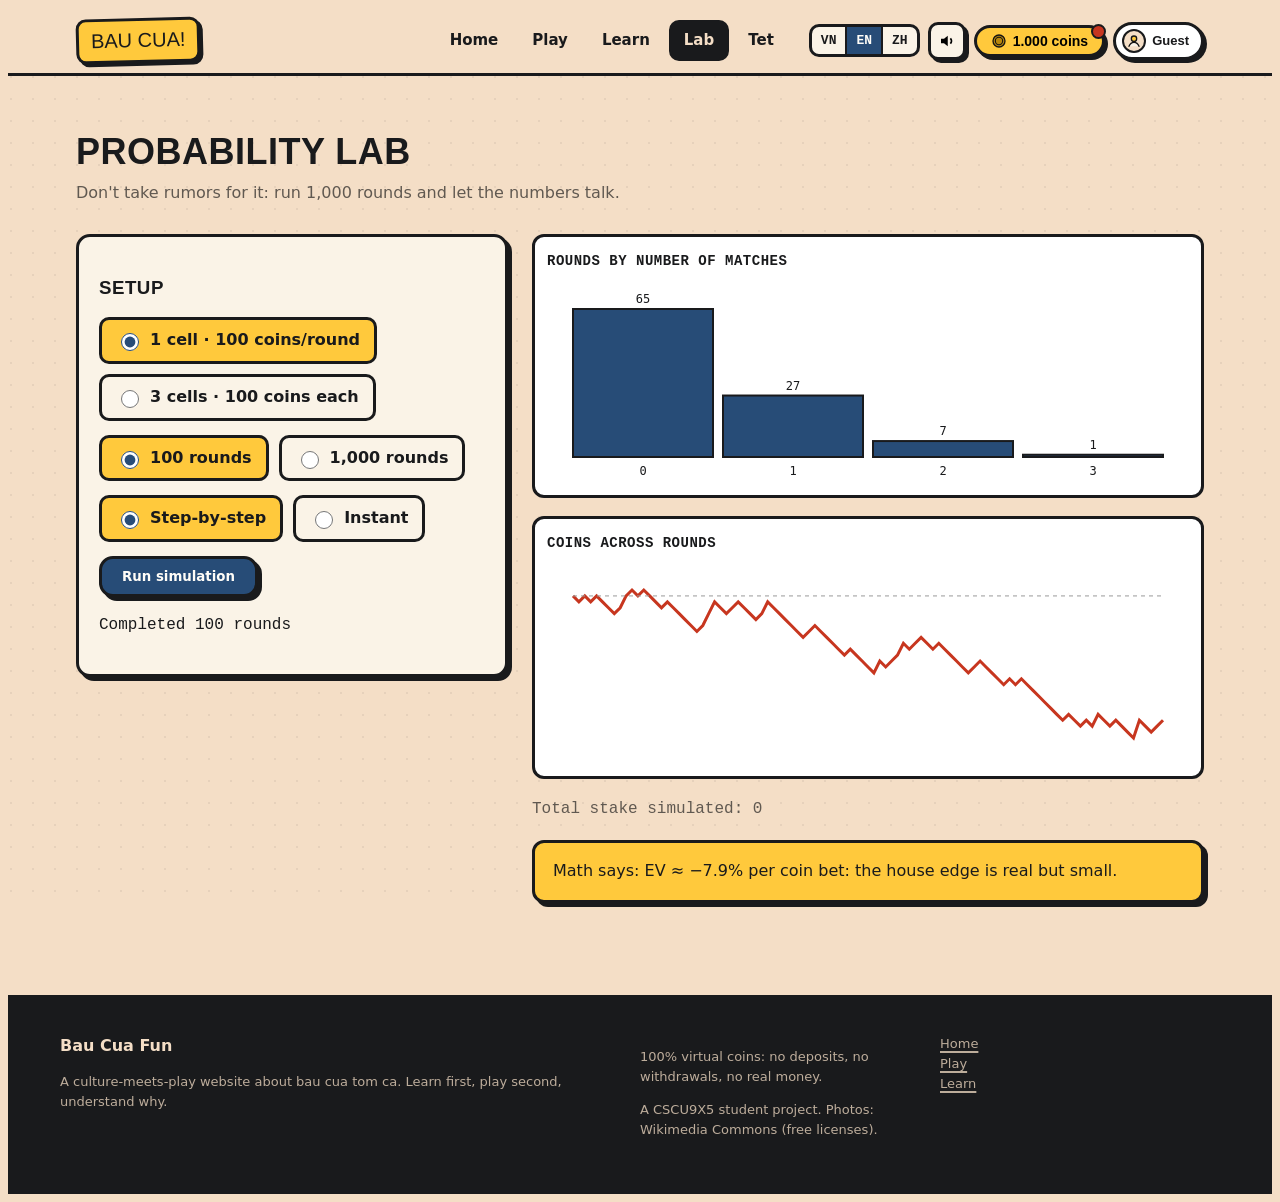
==== commit 4b951e61: "Polish UI/UX, fix AI slop, heading hierarchy, and local profile flow" ====
--- a/lab.html
+++ b/lab.html
@@ -12,7 +12,7 @@
 </head>
 <body data-page="lab">
   <noscript><p style="padding:10px 16px;background:#C7361F;color:#FFFDF8;font-weight:700">Trang nay can JavaScript de choi: hay bat JS trong trinh duyet.</p></noscript>
-  <a class="skip-link" href="#main">Den noi dung chinh</a>
+  <a class="skip-link" href="#main">Đến nội dung chính</a>
 
   <nav class="bc-nav">
     <div class="inner">
@@ -47,7 +47,7 @@
         <div class="lab-grid">
           <div>
             <div class="card-bc">
-              <h3 data-i18n="lab.cfg"></h3>
+              <h2 style="font-size:1.17em" data-i18n="lab.cfg"></h2>
               <div class="radio-row" role="radiogroup" aria-label="Bet scenario">
                 <label class="radio-chip"><input type="radio" name="cells" value="1" checked> <span data-i18n="lab.bet1"></span></label>
                 <label class="radio-chip"><input type="radio" name="cells" value="3"> <span data-i18n="lab.bet3"></span></label>
@@ -66,14 +66,15 @@
           </div>
           <div>
             <div class="canvas-box">
-              <h4 data-i18n="lab.chart1"></h4>
+              <h3 style="margin:2px 0 10px;font-family:var(--font-mono);font-size:14px" data-i18n="lab.chart1"></h3>
               <canvas id="chart-bar" height="200" role="img" aria-label="Bar chart: rounds by number of matching dice"></canvas>
             </div>
             <div class="canvas-box">
-              <h4 data-i18n="lab.chart2"></h4>
+              <h3 style="margin:2px 0 10px;font-family:var(--font-mono);font-size:14px" data-i18n="lab.chart2"></h3>
               <canvas id="chart-line" height="200" role="img" aria-label="Line chart: coin total across rounds"></canvas>
             </div>
             <p class="mono mut"><span data-i18n="lab.staked"></span>: <span id="lab-staked">0</span></p>
+            <div class="insight" data-i18n="lab.evTheory"></div>
           </div>
         </div>
       </div>
@@ -104,7 +105,7 @@
   <div class="drawer-backdrop"></div>
   <aside class="drawer" aria-label="Tui xu">
     <div class="close-row"><button class="icon-btn" data-act="drawer-close" aria-label="Close">✕</button></div>
-    <h3><svg viewBox="0 0 24 24" width="18" height="18" aria-hidden="true"><path d="M8 7c-3 2-5 5-5 8 0 4 4 6 9 6s9-2 9-6c0-3-2-6-5-8" fill="#C7361F" stroke="#141414" stroke-width="2"/><path d="M9 7c0-2 1.4-4 3-4s3 2 3 4" fill="none" stroke="#141414" stroke-width="2"/></svg> <span data-i18n="drawer.title"></span></h3>
+    <h2><svg viewBox="0 0 24 24" width="18" height="18" aria-hidden="true"><path d="M8 7c-3 2-5 5-5 8 0 4 4 6 9 6s9-2 9-6c0-3-2-6-5-8" fill="#C7361F" stroke="#141414" stroke-width="2"/><path d="M9 7c0-2 1.4-4 3-4s3 2 3 4" fill="none" stroke="#141414" stroke-width="2"/></svg> <span data-i18n="drawer.title"></span></h2>
     <button class="btn-bc btn-red" data-act="lixi" style="width:100%" data-i18n="drawer.lixi"></button>
     <h3 style="font-size:18px" data-i18n="drawer.badges"></h3>
     <div class="badge-grid" id="badge-grid"></div>
@@ -113,8 +114,6 @@
     <button class="btn-bc btn-sm" data-act="reset" style="margin-top:14px" data-i18n="drawer.reset"></button>
   </aside>
 
-  <button class="icon-btn fab" data-act="drawer-open" aria-label="Tui xu"
-     style="position:fixed;bottom:18px;right:18px;z-index:150;width:56px;height:56px;border-radius:50%"><svg viewBox="0 0 24 24" width="26" height="26" aria-hidden="true"><path d="M8 7c-3 2-5 5-5 8 0 4 4 6 9 6s9-2 9-6c0-3-2-6-5-8" fill="#C7361F" stroke="#141414" stroke-width="2"/><path d="M9 7c0-2 1.4-4 3-4s3 2 3 4" fill="none" stroke="#141414" stroke-width="2"/></svg></button>
   <div class="toast-zone"></div>
 
   <script src="js/data-core.js?v=27"></script>
@@ -137,13 +136,6 @@
   <script>
     document.addEventListener("DOMContentLoaded", function () {
       appShell.boot();
-
-      var resetBtn = document.querySelector("[data-act=reset]");
-      if (resetBtn) resetBtn.addEventListener("click", function () {
-        saveStore.reset();
-        appShell.toast(lang.t("drawer.resetOk"));
-        setTimeout(function () { location.reload(); }, 600);
-      });
     });
   </script>
 </body>
--- a/css/styles.css
+++ b/css/styles.css
@@ -22,7 +22,7 @@
   --minus:#FFB4A8;
   --red-2:#A52A17;
   --gold-2:#EBB520;
-  --spring:cubic-bezier(.34,1.56,.64,1);
+  --spring:cubic-bezier(0.2, 0.8, 0.2, 1);
 }
 
 *{ box-sizing:border-box; }
@@ -346,8 +346,6 @@
 .icon-btn .ic-off{ display:none; }
 .icon-btn.muted .ic-on{ display:none; }
 .icon-btn.muted .ic-off{ display:block; }
-.btn-ghost{ background:transparent; }
-.fab svg{ width:26px; height:26px; }
 
 .btn-ghost{ background:transparent; box-shadow:var(--shadow); }
 .btn-ghost:hover{ background:var(--cream); }
--- a/css/pages.css
+++ b/css/pages.css
@@ -84,28 +84,16 @@
   letter-spacing: .5px;
   padding: 14px 32px;
   box-shadow: 4px 4px 0 var(--ink);
-  transition: transform .15s cubic-bezier(0.34, 1.56, 0.64, 1), box-shadow .15s ease, background .15s ease;
-  animation: hero-cta-pulse 2.6s infinite ease-in-out;
+  transition: transform .15s var(--spring), box-shadow .15s ease, background .15s ease;
 }
 .hero-cta-group .btn-gold:hover{
   background: var(--gold-2);
   transform: translate(-3px, -3px) scale(1.03);
   box-shadow: 7px 7px 0 var(--ink);
-  animation: none;
 }
 .hero-cta-group .btn-gold:active{
   transform: translate(3px, 3px) scale(0.98);
   box-shadow: 1px 1px 0 var(--ink);
-}
-@keyframes hero-cta-pulse{
-  0%, 100%{
-    transform: scale(1);
-    box-shadow: 4px 4px 0 var(--ink);
-  }
-  50%{
-    transform: scale(1.03);
-    box-shadow: 5px 5px 0 var(--ink), 0 0 18px rgba(255, 201, 60, 0.45);
-  }
 }
 
 .hero-flank{
@@ -370,7 +358,7 @@
   cursor:pointer;
   padding:0;
   color:var(--ink);
-  transition:transform .15s cubic-bezier(0.34, 1.56, 0.64, 1), box-shadow .15s ease, background .15s ease;
+  transition:transform .15s var(--spring), box-shadow .15s ease, background .15s ease;
   user-select:none;
 }
 .demo-chip:hover{
@@ -402,7 +390,7 @@
   border:2px solid var(--ink);
   border-radius:8px;
   cursor:pointer;
-  transition:transform .15s cubic-bezier(0.34, 1.56, 0.64, 1), box-shadow .15s ease, border-color .15s ease;
+  transition:transform .15s var(--spring), box-shadow .15s ease, border-color .15s ease;
   user-select:none;
 }
 .how-cell-demo:hover{
@@ -518,7 +506,7 @@
   transition:background .2s ease, color .2s ease, transform .15s ease;
 }
 .pop-anim{
-  animation:pop .22s cubic-bezier(0.34, 1.56, 0.64, 1);
+  animation:pop .22s var(--spring);
 }
 
 .how-summary-banner{
@@ -576,28 +564,16 @@
   align-items:center;
   gap:10px;
   cursor:pointer;
-  transition:transform .15s cubic-bezier(0.34, 1.56, 0.64, 1), box-shadow .15s ease, background .15s ease;
-  animation:how-btn-pulse 2.2s infinite ease-in-out;
+  transition:transform .15s var(--spring), box-shadow .15s ease, background .15s ease;
 }
 .how-summary-btn:hover{
   background:var(--red-2) !important;
   transform:translate(-3px, -3px) scale(1.04);
   box-shadow:7px 7px 0 var(--ink);
-  animation:none;
 }
 .how-summary-btn:active{
   transform:translate(3px, 3px) scale(0.98);
   box-shadow:1px 1px 0 var(--ink);
-}
-@keyframes how-btn-pulse{
-  0%, 100%{
-    transform:scale(1);
-    box-shadow:4px 4px 0 var(--ink);
-  }
-  50%{
-    transform:scale(1.035);
-    box-shadow:5px 5px 0 var(--ink), 0 0 20px rgba(232, 68, 46, 0.45);
-  }
 }
 @media (max-width:768px){
   .how-summary-banner{
@@ -694,7 +670,6 @@
 @media (max-width: 600px){
   .cell .name{ left:50%; transform:translateX(-50%); }
 }
-.cell.has-bet .amt{ display:block; }
 .cell.win-flash{ outline:5px solid var(--gold); outline-offset:-5px; animation:pop .3s ease 2; }
 .cell:not(.locked):hover{ transform:translate(-2px,-2px); box-shadow:var(--shadow); }
 .board.locked .cell{ cursor:not-allowed; opacity:.85; }
@@ -893,7 +868,7 @@
 .payout-row.win3 .res{ background:var(--red); color:var(--ink-on-dark); font-size:15px; }
 .example-box{
   margin-top:12px; padding:12px 14px; background:var(--paper);
-  border-left:4px solid var(--accent); border-radius:6px; font-size:14px; line-height:1.5;
+  border:2px solid var(--accent); border-radius:var(--radius-sm, 10px); font-size:14px; line-height:1.5;
 }
 .rules-cta-bar{ display:flex; gap:12px; flex-wrap:wrap; margin-top:20px; }
 
@@ -926,7 +901,7 @@
 
 .origin-compare-grid{ display:grid; grid-template-columns:1fr 1fr; gap:14px; margin:16px 0; }
 .origin-side-card{ border:2px solid var(--ink); border-radius:10px; padding:14px 16px; background:var(--paper); }
-.origin-side-card.is-vn{ background:var(--cream); box-shadow:3px 3px 0 var(--ink); border-left:5px solid var(--red); }
+.origin-side-card.is-vn{ background:var(--cream); box-shadow:3px 3px 0 var(--ink); border-color:var(--red); }
 .origin-rows{ display:grid; gap:10px; }
 .origin-row{
   display:grid; grid-template-columns:130px 1fr 1fr; gap:12px; align-items:center;
@@ -1003,9 +978,10 @@
 }
 .form-wrap{
   max-width:440px; margin:32px auto 0;
-  background:#FAF3E7; border:2.5px solid var(--ink); border-radius:4px;
-  box-shadow:6px 6px 0 var(--ink); padding:28px 24px;
-}
+  background:var(--cream); border:var(--border); border-radius:var(--radius);
+  box-shadow:var(--shadow); padding:28px 24px;
+}
+.form-wrap h2,
 .form-wrap h3{
   font-family:var(--font-display); font-size:26px; font-weight:900;
   margin:0 0 20px; color:var(--ink);
@@ -1015,9 +991,9 @@
   display:block; margin-bottom:6px; font-weight:700; font-size:14px; color:var(--ink);
 }
 .field input, .field textarea{
-  width:100%; border:2px solid var(--ink); border-radius:2px;
+  width:100%; border:var(--border); border-radius:10px;
   padding:12px 14px; font-family:var(--font-mono); font-size:14.5px;
-  background:#ffffff; color:var(--ink); box-sizing:border-box;
+  background:var(--surface); color:var(--ink); box-sizing:border-box;
   outline:none;
 }
 .field input:focus, .field textarea:focus{
@@ -1029,18 +1005,19 @@
 }
 .form-disclaimer a{ color:var(--ink); font-weight:700; text-decoration:underline; }
 .btn-brutal-reg{
-  display:block; width:100%; border:2px solid #191A1C; border-radius:2px;
-  background:#191A1C; color:#ffffff !important;
-  font-family:var(--font-body); font-weight:800; font-size:16px;
+  display:block; width:100%; border:var(--border); border-radius:var(--radius-sm, 10px);
+  background:var(--red); color:var(--ink-on-dark) !important;
+  font-family:var(--font-display); font-weight:800; font-size:16px;
   padding:13px 20px; text-align:center; cursor:pointer;
-  box-shadow:4px 4px 0 var(--gold);
-  transition:transform .12s ease, box-shadow .12s ease;
+  box-shadow:var(--shadow);
+  transition:transform .12s ease, box-shadow .12s ease, background .12s ease;
 }
 .btn-brutal-reg:hover{
-  transform:translate(-1px,-1px); box-shadow:5px 5px 0 var(--gold);
+  background:var(--red-2);
+  transform:translate(-1px,-1px); box-shadow:5px 5px 0 var(--ink);
 }
 .btn-brutal-reg:active{
-  transform:translate(2px,2px); box-shadow:1px 1px 0 var(--gold);
+  transform:translate(2px,2px); box-shadow:1px 1px 0 var(--ink);
 }
 .form-bottom-link{
   text-align:center; font-size:13.5px; font-weight:600; margin:16px 0 0; color:var(--ink);
@@ -1061,7 +1038,7 @@
 }
 .coach .step-row span:last-child{ flex:1; min-width:0; overflow-wrap:break-word; word-break:break-word; }
 .coach .n{
-  min-width:34px; height:34px; border-radius:50%; border:var(--border); background:var(--red); color:var(--ink);
+  min-width:34px; height:34px; border-radius:50%; border:var(--border); background:var(--red); color:var(--ink-on-dark);
   display:flex; align-items:center; justify-content:center; font-family:var(--font-mono); font-weight:700; flex-shrink:0;
 }
 
